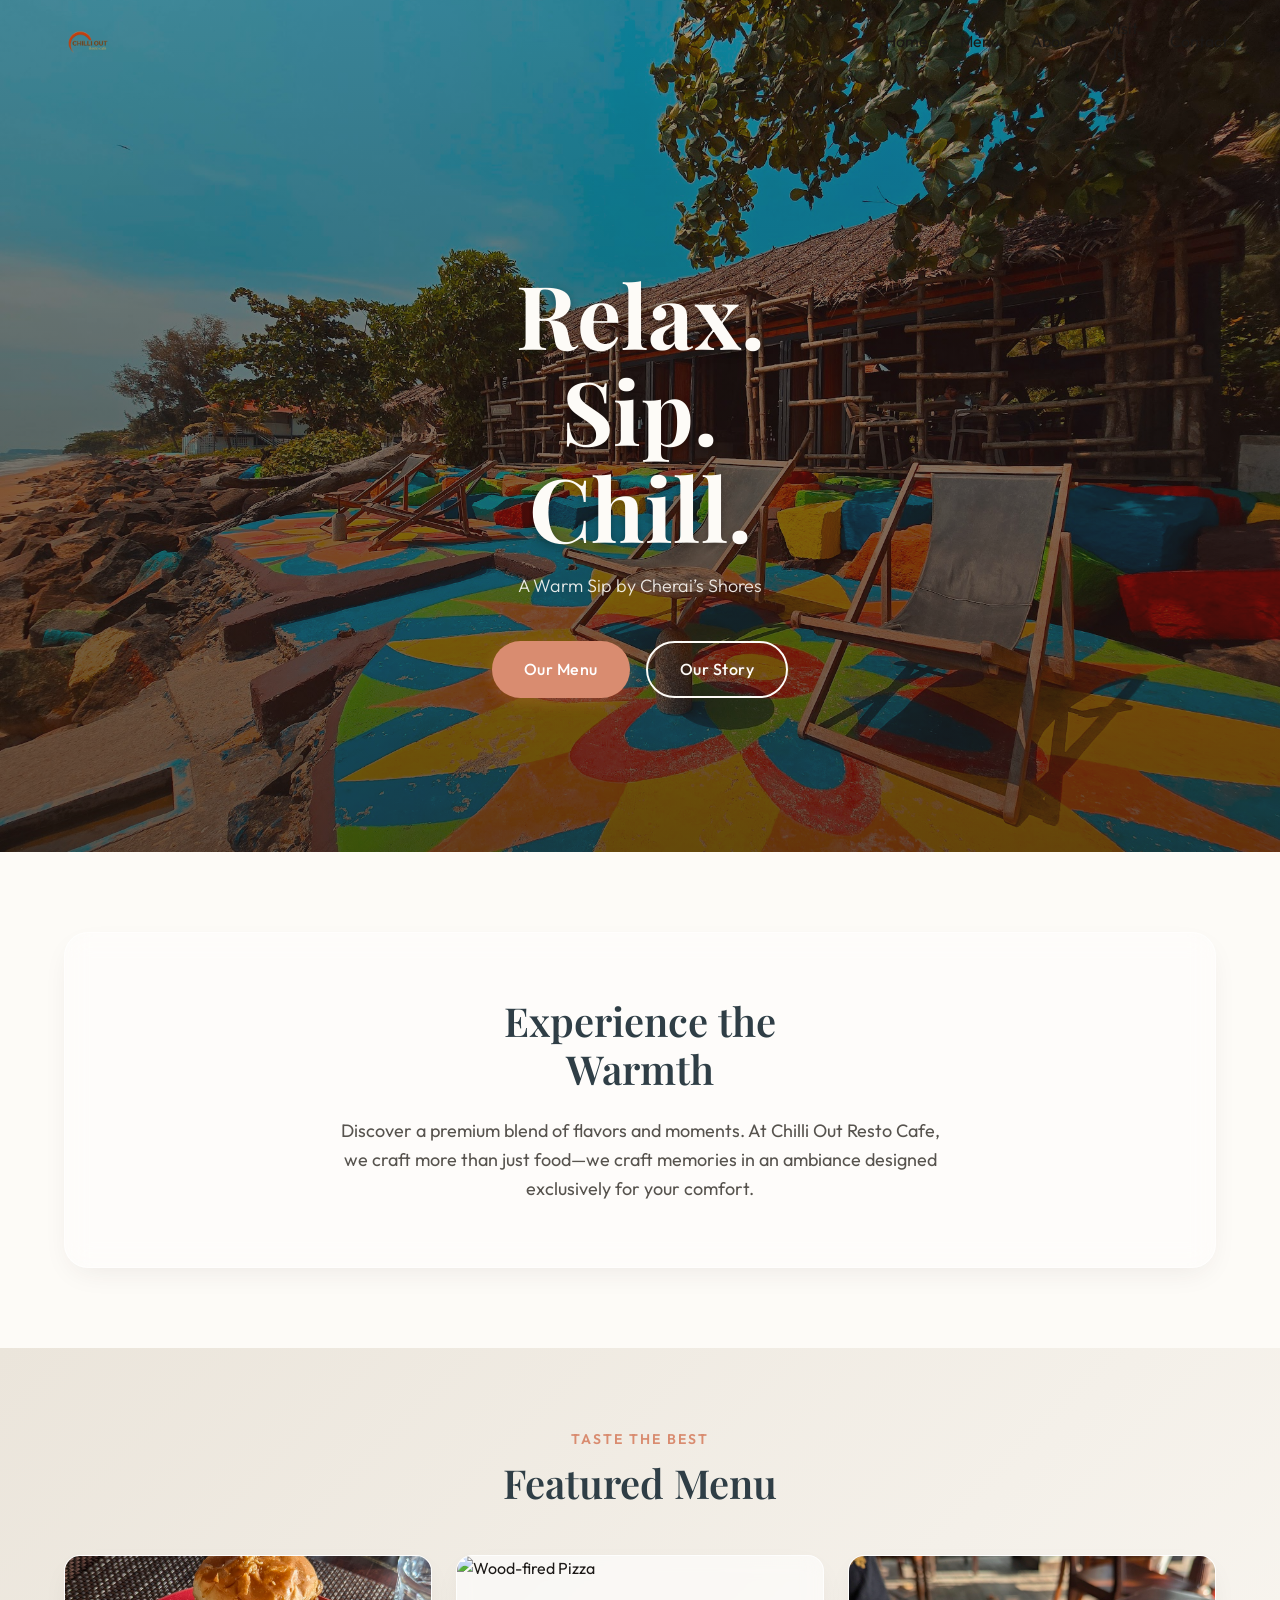
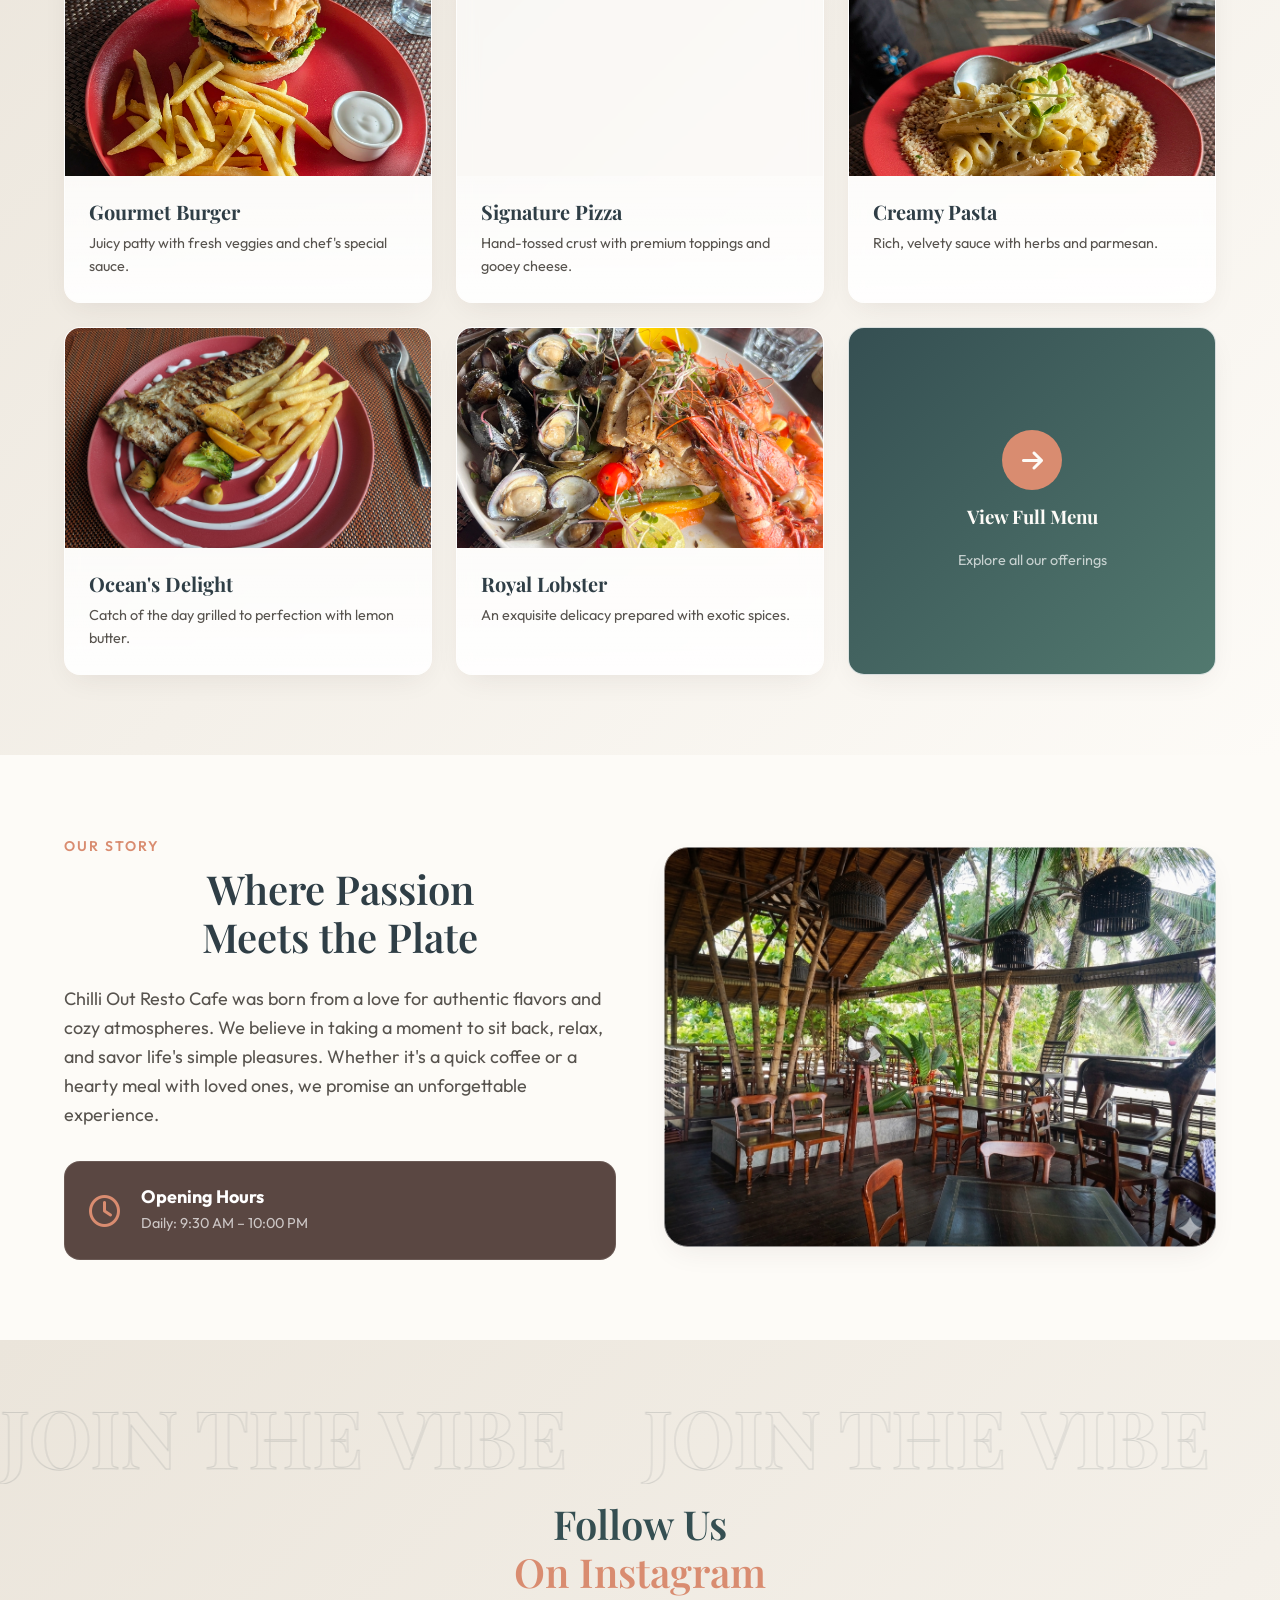
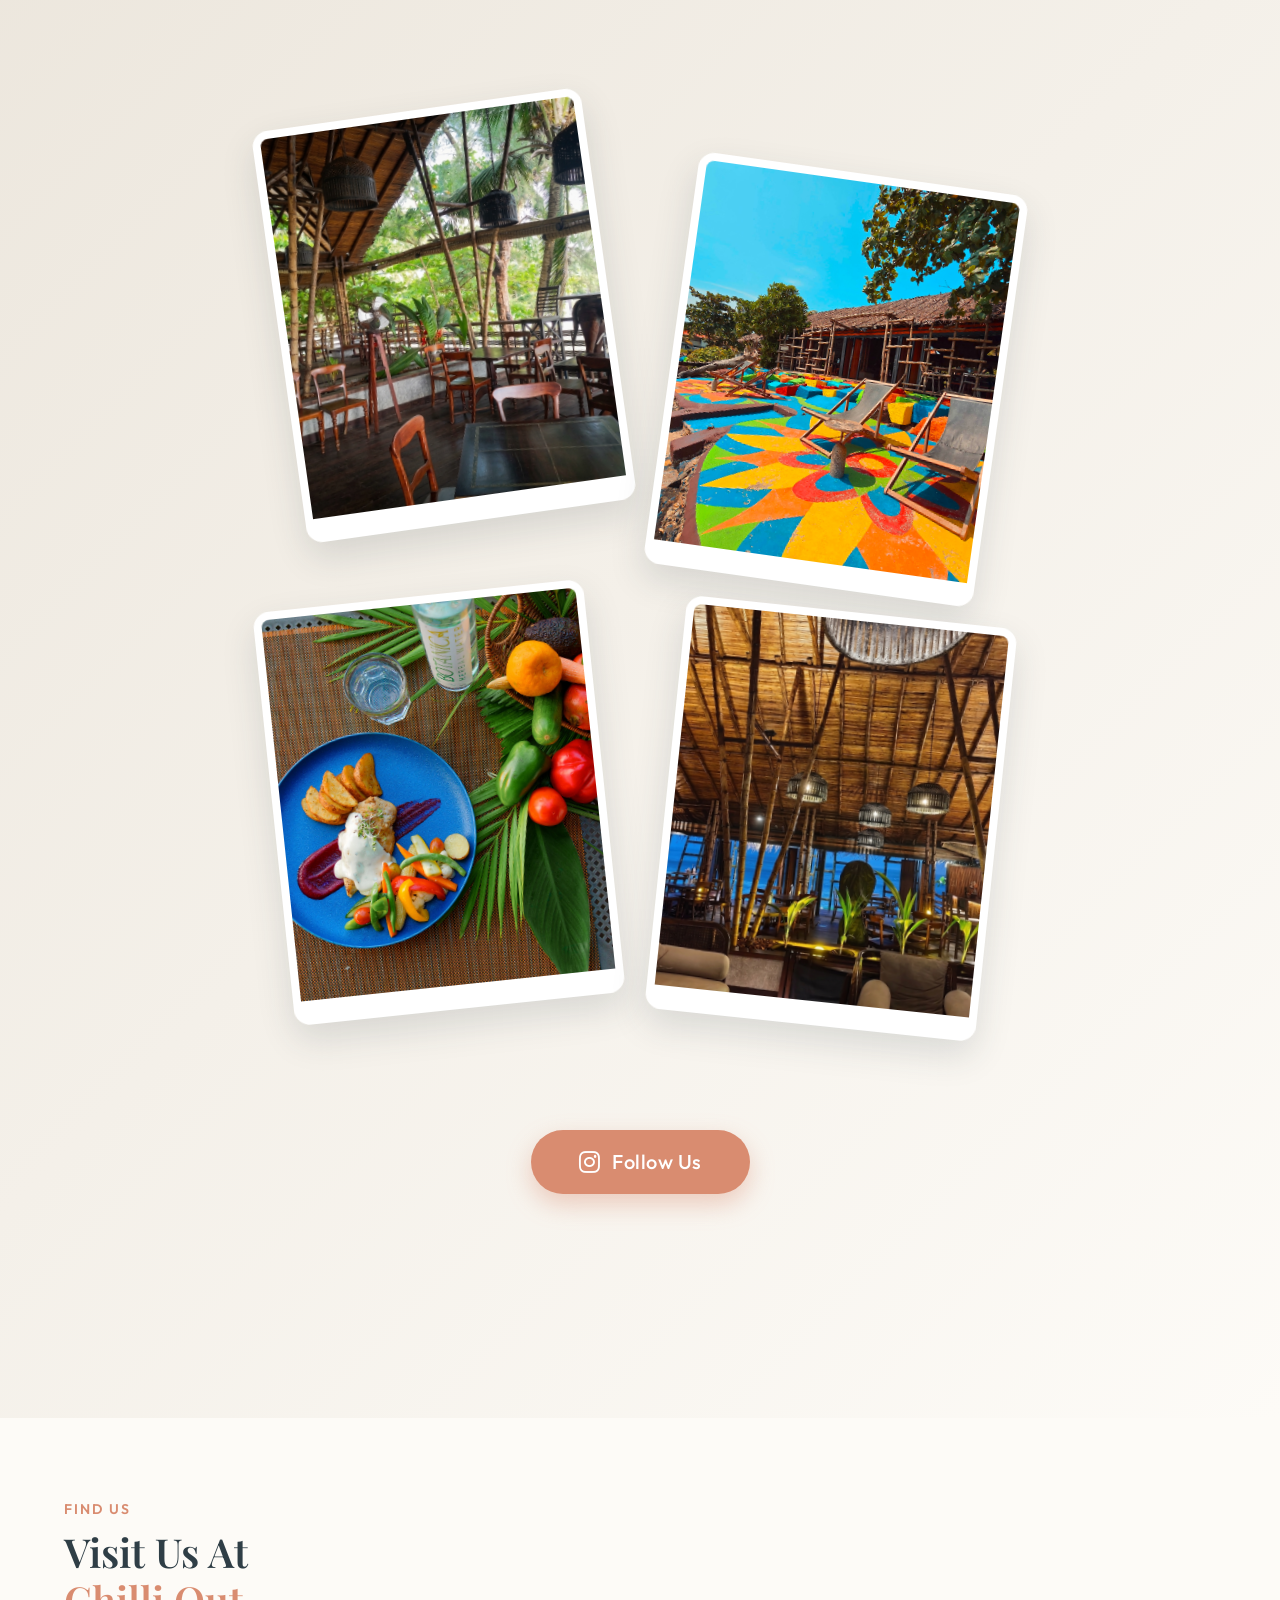
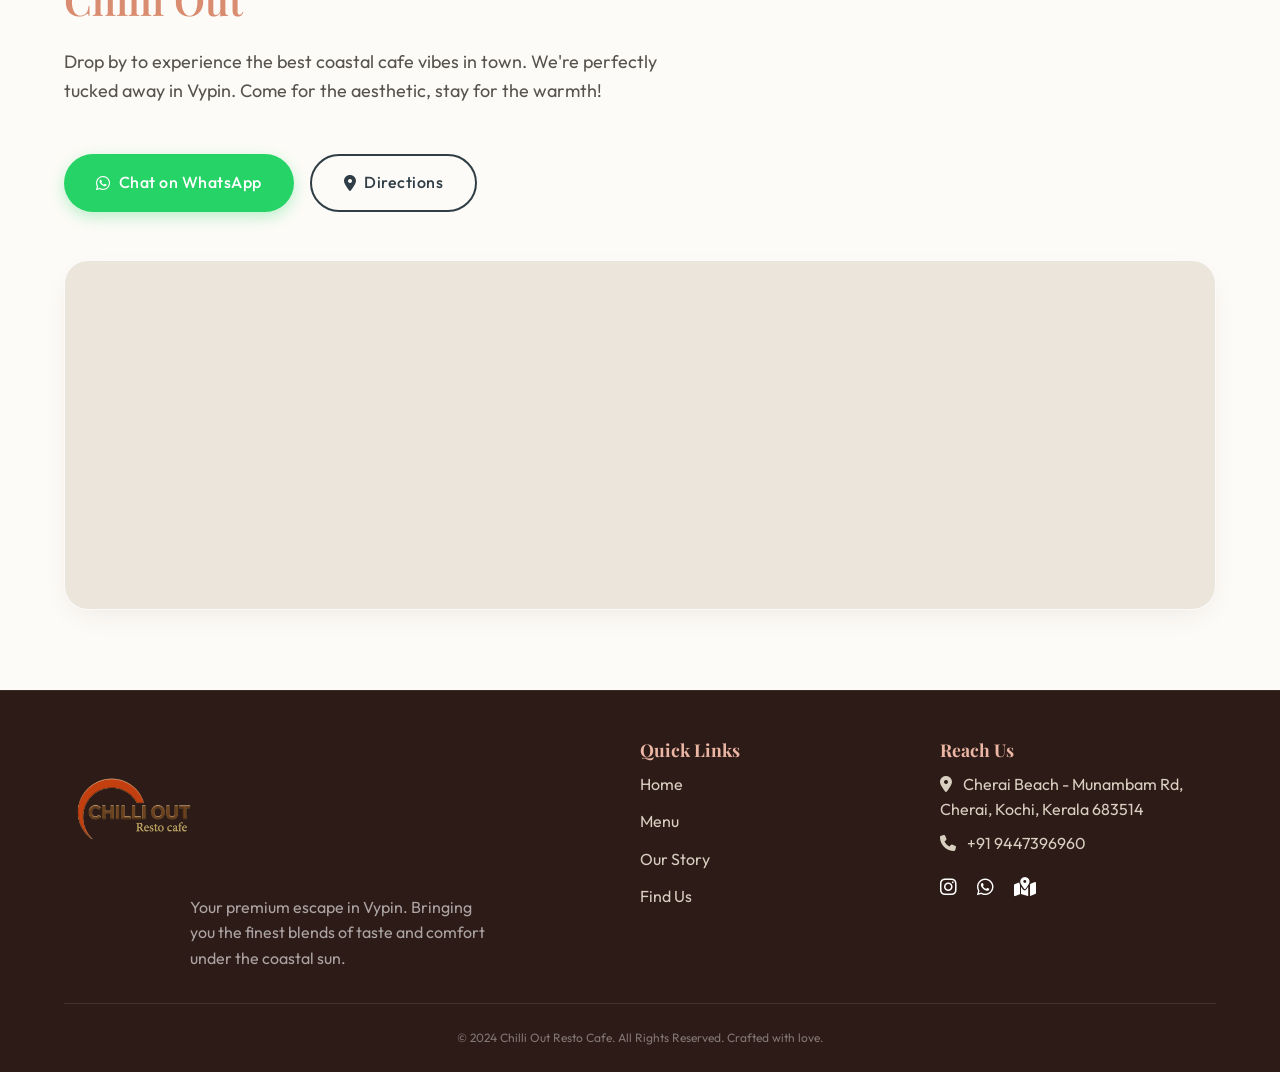
==== index.html @ fad32928 "initial" ====
<!DOCTYPE html>
<html lang="en">

<head>
    <meta charset="UTF-8">
    <meta name="viewport" content="width=device-width, initial-scale=1.0, maximum-scale=1.0, user-scalable=no">
    <title>Chilli Out Resto Cafe | Relax. Sip. Chill.</title>

    <!-- SEO & Metadata -->
    <meta name="description"
        content="Chilli Out Resto Cafe in Cherai – your premium escape for gourmet flavors, cozy beachy vibes, and unforgettable moments. Relax. Sip. Chill.">
    <meta name="keywords"
        content="Chilli Out Cafe, Cherai Cafe, Kochi Resto Cafe, Beachy Cafe Kochi, Best Food Cherai, Chill Out Cafe Cherai">

    <!-- OpenGraph (Social Sharing) -->
    <meta property="og:title" content="Chilli Out Resto Cafe | Relax. Sip. Chill.">
    <meta property="og:description"
        content="Discover the best coastal vibes and gourmet treats at Chilli Out Cafe, Cherai">
    <meta property="og:image" content="assets/images/pics/Logo.png">
    <meta property="og:url" content="./">
    <meta property="og:type" content="website">

    <!-- Favicon -->
    <link rel="icon" type="image/png" href="assets/images/pics/Logo.png">

    <!-- Fonts -->
    <link rel="preconnect" href="https://fonts.googleapis.com">
    <link rel="preconnect" href="https://fonts.gstatic.com" crossorigin>
    <link
        href="https://fonts.googleapis.com/css2?family=Outfit:wght@300;400;500;600&family=Playfair+Display:ital,wght@0,400;0,600;1,400&display=swap"
        rel="stylesheet">
    <!-- Font Awesome -->
    <link rel="stylesheet" href="https://cdnjs.cloudflare.com/ajax/libs/font-awesome/6.4.0/css/all.min.css">
    <!-- Styles -->
    <link rel="stylesheet" href="css/style.css">
</head>

<body>


    <!-- Navigation -->
    <nav class="navbar" id="navbar">
        <div class="nav-container">
            <!-- Using text as a fallback if logo is not provided. We will ask user about the logo image path later or we could use an IMG tag. I will use text styled like the given image for now, and an img tag. -->
            <a href="#" class="nav-logo">
                <img src="assets/images/pics/Logo.png" alt="Chilli Out Cafe"
                    onerror="this.style.display='none'; this.nextElementSibling.style.display='block';">
                <span class="logo-text-fallback" style="display:none;">CHILLI OUT<br><small>Resto cafe</small></span>
            </a>
            <!-- Mobile Menu Toggle -->
            <button class="mobile-toggle" id="mobileToggle" aria-label="Toggle Menu">
                <i class="fa-solid fa-bars"></i>
            </button>
            <ul class="nav-links" id="navLinks">
                <li><a href="#hero">Home</a></li>
                <li><a href="#menu">Menu</a></li>
                <li><a href="#about">About</a></li>
                <li><a href="#location">Visit Us</a></li>
                <li><a href="#contact">Contact</a></li>
            </ul>
        </div>
    </nav>

    <main class="main-wrapper">
        <!-- Ambient Beachy Background Blobs -->
        <div class="ambient-blob blob-1"></div>
        <div class="ambient-blob blob-2"></div>
        <div class="ambient-blob blob-3"></div>

        <!-- Hero Section -->
        <section id="hero" class="hero section-dark">
            <!-- Slideshow Background -->
            <div class="hero-slideshow" id="heroSlideshow">
                <div class="slide active" style="background-image: url('assets/images/pics/1.jpg')"></div>
                <div class="slide" style="background-image: url('assets/images/pics/2.png')"></div>
                <div class="slide" style="background-image: url('assets/images/pics/3.png')"></div>
                <div class="slide" style="background-image: url('assets/images/pics/4.jpg')"></div>
                <div class="slide" style="background-image: url('assets/images/pics/5.png')"></div>
                <div class="slide" style="background-image: url('assets/images/pics/6.jpg')"></div>
                <div class="hero-overlay"></div>
            </div>



            <div class="hero-content animate-on-scroll">
                <h1 class="hero-title">
                    <span class="word-mask"><span class="hero-word">Relax.</span></span><br>
                    <span class="word-mask"><span class="hero-word">Sip.</span></span><br>
                    <span class="word-mask"><span class="hero-word">Chill.</span></span>
                </h1>
                <p class="hero-subtitle">A Warm Sip by Cherai’s Shores</p>
                <div class="hero-cta">
                    <a href="#menu" class="btn btn-primary">Our Menu</a>
                    <a href="#about" class="btn btn-outline">Our Story</a>
                </div>
            </div>
        </section>

        <!-- Overview Section -->
        <section id="overview" class="overview section-light">
            <div class="container animate-on-scroll">
                <div class="overview-box glass-panel">
                    <h2 class="section-heading split-heading text-center">
                        <span class="slide-left block-span">Experience the</span>
                        <span class="slide-right block-span">Warmth</span>
                    </h2>
                    <p class="section-text text-center">
                        Discover a premium blend of flavors and moments. At Chilli Out Resto Cafe, we craft more than
                        just food—we craft memories in an ambiance designed exclusively for your comfort.
                    </p>
                </div>
            </div>
        </section>

        <!-- Featured Menu Section -->
        <section id="menu" class="menu section-warm">
            <div class="container">
                <div class="section-header animate-on-scroll">
                    <span class="subheading">Taste the best</span>
                    <h2 class="section-heading">Featured Menu</h2>
                </div>

                <div class="menu-grid">
                    <!-- Card 1 -->
                    <div class="menu-card glass-card animate-on-scroll">
                        <div class="card-img-wrapper">
                            <img src="assets/images/food/Burger.jpg" alt="Premium Burger" class="menu-img">
                        </div>
                        <div class="card-content">
                            <h3>Gourmet Burger</h3>
                            <p>Juicy patty with fresh veggies and chef's special sauce.</p>
                        </div>
                    </div>
                    <!-- Card 2 -->
                    <div class="menu-card glass-card animate-on-scroll">
                        <div class="card-img-wrapper">
                            <img src="assets/images/food/Pizza.jpg" alt="Wood-fired Pizza" class="menu-img">
                        </div>
                        <div class="card-content">
                            <h3>Signature Pizza</h3>
                            <p>Hand-tossed crust with premium toppings and gooey cheese.</p>
                        </div>
                    </div>
                    <!-- Card 3 -->
                    <div class="menu-card glass-card animate-on-scroll">
                        <div class="card-img-wrapper">
                            <img src="assets/images/food/Pasta.jpg" alt="Creamy Pasta" class="menu-img">
                        </div>
                        <div class="card-content">
                            <h3>Creamy Pasta</h3>
                            <p>Rich, velvety sauce with herbs and parmesan.</p>
                        </div>
                    </div>
                    <!-- Card 4 -->
                    <div class="menu-card glass-card animate-on-scroll">
                        <div class="card-img-wrapper">
                            <img src="assets/images/food/Seafood.jpg" alt="Fresh Seafood" class="menu-img">
                        </div>
                        <div class="card-content">
                            <h3>Ocean's Delight</h3>
                            <p>Catch of the day grilled to perfection with lemon butter.</p>
                        </div>
                    </div>
                    <!-- Card 5 -->
                    <div class="menu-card glass-card animate-on-scroll">
                        <div class="card-img-wrapper">
                            <img src="assets/images/food/Lobster.jpg" alt="Special Lobster" class="menu-img">
                        </div>
                        <div class="card-content">
                            <h3>Royal Lobster</h3>
                            <p>An exquisite delicacy prepared with exotic spices.</p>
                        </div>
                    </div>
                    <!-- Card 6: View Full Menu -->
                    <a href="menu/index.html"
                        class="menu-card glass-card full-menu-card animate-on-scroll">
                        <div class="full-menu-content">
                            <div class="icon-circle">
                                <i class="fa-solid fa-arrow-right"></i>
                            </div>
                            <h3>View Full Menu</h3>
                            <p>Explore all our offerings</p>
                        </div>
                    </a>
                </div>
            </div>
        </section>

        <!-- About Section -->
        <section id="about" class="about section-light">
            <div class="container">
                <div class="about-flex animate-on-scroll">
                    <div class="about-content">
                        <span class="subheading">Our Story</span>
                        <h2 class="section-heading text-center split-heading">
                            <span class="slide-left block-span">Where Passion</span>
                            <span class="slide-right block-span">Meets the Plate</span>
                        </h2>
                        <p class="section-text">
                            Chilli Out Resto Cafe was born from a love for authentic flavors and cozy atmospheres.
                            We believe in taking a moment to sit back, relax, and savor life's simple pleasures.
                            Whether it's a quick coffee or a hearty meal with loved ones, we promise an unforgettable
                            experience.
                        </p>
                        <div class="hours-box glass-panel-dark">
                            <i class="fa-regular fa-clock"></i>
                            <div>
                                <h4>Opening Hours</h4>
                                <p>Daily: 9:30 AM – 10:00 PM</p>
                            </div>
                        </div>
                    </div>
                    <div class="about-image">
                        <!-- Reusing a nice cafe image -->
                        <div class="img-frame">
                            <img src="assets/images/pics/3.png" alt="Cafe Interior">
                        </div>
                    </div>
                </div>
            </div>
        </section>

        <!-- Instagram / Contact Section -->
        <section id="contact" class="instagram section-warm">
            <div class="scroll-heading-container animate-on-scroll">
                <!-- String is highly elongated so the 50% shift loop is undetectable! -->
                <h2 class="scroll-heading">JOIN THE VIBE &nbsp;&nbsp; JOIN THE VIBE &nbsp;&nbsp; JOIN THE VIBE
                    &nbsp;&nbsp; JOIN THE VIBE &nbsp;&nbsp; JOIN THE VIBE &nbsp;&nbsp; JOIN THE VIBE &nbsp;&nbsp; JOIN
                    THE VIBE &nbsp;&nbsp; JOIN THE VIBE &nbsp;&nbsp; JOIN THE VIBE &nbsp;&nbsp; JOIN THE VIBE
                    &nbsp;&nbsp; JOIN THE VIBE &nbsp;&nbsp; JOIN THE VIBE &nbsp;&nbsp; JOIN THE VIBE &nbsp;&nbsp; JOIN
                    THE VIBE &nbsp;&nbsp; JOIN THE VIBE &nbsp;&nbsp; JOIN THE VIBE &nbsp;&nbsp;</h2>
            </div>

            <div class="container animate-on-scroll">
                <div class="section-header parallax-vertical" data-speed="0.1">
                    <h2 class="section-heading text-center split-heading">
                        <span class="slide-left block-span" style="color: var(--clr-brown-800);">Follow Us</span>
                        <span class="slide-right block-span" style="color: var(--clr-orange-soft);">On Instagram</span>
                    </h2>
                </div>

                <div class="insta-collage animate-on-scroll stagger-children">
                    <!-- Scattered Instagram Pics with wrappers to separate entrance from scroll-linked movement -->
                    <div class="insta-pic-wrapper pic-1-wrap">
                        <img src="assets/images/pics/3.png" class="insta-pic pic-1" alt="Cafe Vibe 1">
                    </div>
                    <div class="insta-pic-wrapper pic-2-wrap">
                        <img src="assets/images/pics/1.jpg" class="insta-pic pic-2" alt="Cafe Vibe 2">
                    </div>
                    <div class="insta-pic-wrapper pic-3-wrap">
                        <img src="assets/images/pics/6.jpg" class="insta-pic pic-3" alt="Cafe Vibe 3">
                    </div>
                    <div class="insta-pic-wrapper pic-4-wrap">
                        <img src="assets/images/pics/2.png" class="insta-pic pic-4" alt="Cafe Vibe 4">
                    </div>
                </div>

                <div class="text-center animate-on-scroll parallax-vertical" data-speed="0.15"
                    style="margin-top: 5.5rem; margin-bottom: 4rem;">
                    <a href="https://www.instagram.com/chillioutcafe_official/" target="_blank" class="btn btn-primary"
                        style="font-size: 1.25rem; padding: 1rem 3rem; border-radius: 50px; box-shadow: 0 10px 25px var(--clr-orange-glow);">
                        <i class="fa-brands fa-instagram" style="margin-right: 12px; font-size: 1.5rem;"></i> Follow Us
                    </a>
                </div>
            </div>
        </section>

        <!-- Location / Visit Us Section -->
        <section id="location" class="location section-light">
            <div class="container animate-on-scroll">
                <div class="location-flex">
                    <!-- Left Side: Text & Actions -->
                    <div class="location-content">
                        <span class="subheading">Find Us</span>
                        <h2 class="section-heading text-left">
                            <span class="block-span">Visit Us At</span>
                            <span class="block-span" style="color: var(--clr-orange-soft);">Chilli Out</span>
                        </h2>
                        <p class="section-text" style="margin: 0 0 2rem 0;">
                            Drop by to experience the best coastal cafe vibes in town. We're perfectly tucked away in
                            Vypin. Come for the aesthetic, stay for the warmth!
                        </p>
                        <div class="location-actions">
                            <a href="https://wa.me/919447396960" target="_blank" class="btn whatsapp-btn">
                                <i class="fa-brands fa-whatsapp" style="margin-right: 8px;"></i> Chat on WhatsApp
                            </a>
                            <a href="https://www.google.com/maps/dir//Chilli+out+Cafe,+Cherai+Beach+-+Munambam+Rd,+Cherai,+Kochi,+Kerala+683514/@10.1452682,76.1773981,17z/data=!4m16!1m7!3m6!1s0x3b0819ff9480b06b:0xd41b024750123d9a!2sChilli+out+Cafe!8m2!3d10.1452161!4d76.177243!16s%2Fg%2F11xcs9y8x!4m7!1m0!1m5!1m1!1s0x3b0819ff9480b06b:0xd41b024750123d9a!2m2!1d76.177243!2d10.1452161?entry=ttu&g_ep=EgoyMDI2MDMyNC4wIKXMDSoASAFQAw%3D%3D"
                                target="_blank" class="btn btn-outline-dark directions-btn">
                                <i class="fa-solid fa-location-dot" style="margin-right: 8px;"></i> Directions
                            </a>
                        </div>
                    </div>

                    <!-- Right Side: Clean Map Embed -->
                    <div class="location-map glass-card">
                        <!-- Invisible click overlay over the iframe to hijack clicks -->
                        <a href="https://www.google.com/maps/dir//Chilli+out+Cafe,+Cherai+Beach+-+Munambam+Rd,+Cherai,+Kochi,+Kerala+683514/@10.1452682,76.1773981,17z/data=!4m16!1m7!3m6!1s0x3b0819ff9480b06b:0xd41b024750123d9a!2sChilli+out+Cafe!8m2!3d10.1452161!4d76.177243!16s%2Fg%2F11xcs9y8x!4m7!1m0!1m5!1m1!1s0x3b0819ff9480b06b:0xd41b024750123d9a!2m2!1d76.177243!2d10.1452161?entry=ttu&g_ep=EgoyMDI2MDMyNC4wIKXMDSoASAFQAw%3D%3D"
                            target="_blank" style="position: absolute; inset: 0; z-index: 10;"
                            aria-label="Get Directions on Google Maps"></a>

                        <!-- Best effort simple Google Map embed iframe using their coordinates in Satellite mode -->
                        <iframe
                            src="https://maps.google.com/maps?q=Chilli%20out%20Cafe,%20Vypin&t=k&z=17&ie=UTF8&iwloc=&output=embed"
                            width="100%" height="100%" style="border:0;" allowfullscreen="" loading="lazy"
                            referrerpolicy="no-referrer-when-downgrade">
                        </iframe>
                    </div>
                </div>
            </div>
        </section>
    </main>

    <footer class="footer">
        <div class="container">
            <div class="footer-grid">
                <div class="footer-brand">
                    <img src="assets/images/pics/Logo.png" alt="Chilli Out Logo" class="footer-logo">
                    <p style="color: rgba(255,255,255,0.6); max-width: 300px; margin: 0 auto; line-height: 1.6;">Your
                        premium escape in Vypin. Bringing you the finest blends of taste and comfort under the coastal
                        sun.</p>
                </div>
                <div class="footer-links">
                    <h4>Quick Links</h4>
                    <ul>
                        <li><a href="#hero">Home</a></li>
                        <li><a href="#menu">Menu</a></li>
                        <li><a href="#about">Our Story</a></li>
                        <li><a href="#location">Find Us</a></li>
                    </ul>
                </div>
                <div class="footer-contact">
                    <h4>Reach Us</h4>
                    <p><i class="fa-solid fa-location-dot" style="margin-right: 8px;"></i> Cherai Beach - Munambam Rd,
                        Cherai, Kochi, Kerala 683514</p>
                    <p><i class="fa-solid fa-phone" style="margin-right: 8px;"></i> +91 9447396960</p>
                    <div class="footer-socials">
                        <a href="https://www.instagram.com/chillioutcafe/" target="_blank"><i
                                class="fa-brands fa-instagram"></i></a>
                        <a href="https://wa.me/919447396960" target="_blank"><i class="fa-brands fa-whatsapp"></i></a>
                        <a href="https://www.google.com/maps/dir//Chilli+out+Cafe/" target="_blank"><i
                                class="fa-solid fa-map-location-dot"></i></a>
                    </div>
                </div>
            </div>
            <div class="footer-bottom text-center">
                <p>&copy; 2024 Chilli Out Resto Cafe. All Rights Reserved. Crafted with love.</p>
            </div>
        </div>
    </footer>

    <!-- Scripts -->
    <script src="https://cdnjs.cloudflare.com/ajax/libs/gsap/3.12.2/gsap.min.js"></script>
    <script src="https://cdnjs.cloudflare.com/ajax/libs/gsap/3.12.2/ScrollTrigger.min.js"></script>
    <script src="js/main.js?v=7"></script>
</body>

</html>
---- css/style.css ----
/* =========================================================================
   VARIABLES & DESIGN TOKENS
   ========================================================================= */
:root {
    /* Color Palette - Beachy Cafe Vibes */
    --clr-brown-900: #2F3E46; /* Deep ocean slate */
    --clr-brown-800: #354F52; /* Ocean pine */
    --clr-brown-600: #52796F; /* Seafoam deep */
    --clr-brown-400: #84A98C; /* Sea glass */
    
    --clr-cream-100: #FDFBF7; /* Bright sand */
    --clr-cream-200: #EBE5DB; /* Warm wet sand */
    --clr-cream-300: #D8CFC0; /* Driftwood */
    
    --clr-brown-espresso: #2D1B17; /* Rich eye-appealing cafe brown */
    
    --clr-orange-soft: #D98C70; /* Coral / Sunset */
    --clr-orange-light: #EBB6A4; /* Soft sunrise */
    --clr-orange-glow: rgba(217, 140, 112, 0.4);
    
    --clr-dark: #1C1917;
    --clr-white: #FFFFFF;
    
    --clr-text-main: var(--clr-dark);
    --clr-text-muted: #57534E;
    
    /* Typography */
    --font-sans: 'Outfit', sans-serif;
    --font-serif: 'Playfair Display', serif;
    
    /* Effects & Spring Constants */
    --transition-spring: cubic-bezier(0.175, 0.885, 0.32, 1.275);
    --transition-smooth: cubic-bezier(0.25, 0.46, 0.45, 0.94);
    
    --shadow-soft: 0 10px 30px -10px rgba(62, 39, 35, 0.1);
    --shadow-glow: 0 0 20px var(--clr-orange-glow);
    
    --border-radius-m: 16px;
    --border-radius-l: 24px;
    --border-radius-xl: 32px;
    
    scroll-behavior: smooth;
}

/* =========================================================================
   RESET & BASICS
   ========================================================================= */
* {
    margin: 0;
    padding: 0;
    box-sizing: border-box;
}

html {
    scroll-behavior: smooth;
    font-size: 16px;
}

body {
    font-family: var(--font-sans);
    background-color: var(--clr-cream-100);
    color: var(--clr-text-main);
    line-height: 1.6;
    overflow-x: hidden;
    -webkit-font-smoothing: antialiased;
}

/* Typography elements */
h1, h2, h3, h4, h5, h6 {
    font-family: var(--font-serif);
    color: var(--clr-brown-900);
    line-height: 1.2;
}

a {
    text-decoration: none;
    color: inherit;
    transition: all 0.3s var(--transition-smooth);
}

img {
    max-width: 100%;
    display: block;
    object-fit: cover;
}

.container {
    width: 100%;
    max-width: 1200px;
    margin: 0 auto;
    padding: 0 1.5rem;
}

.text-center { text-align: center; }
.text-left { text-align: left; }
.text-white { color: var(--clr-white) !important; }
.relative { position: relative; }
.z-10 { z-index: 10; }

/* =========================================================================
   UTILITY CLASSES & EFFECTS
   ========================================================================= */
/* Glassmorphism */
.glass-panel {
    background: rgba(255, 255, 255, 0.4);
    backdrop-filter: blur(12px);
    -webkit-backdrop-filter: blur(12px);
    border: 1px solid rgba(255, 255, 255, 0.6);
    border-radius: var(--border-radius-l);
    box-shadow: var(--shadow-soft);
}

.glass-panel-dark {
    background: rgba(62, 39, 35, 0.85);
    backdrop-filter: blur(10px);
    -webkit-backdrop-filter: blur(10px);
    border: 1px solid rgba(255, 255, 255, 0.1);
    color: var(--clr-cream-100);
    border-radius: var(--border-radius-m);
}

.glass-card {
    background: rgba(255, 255, 255, 0.6);
    backdrop-filter: blur(10px);
    -webkit-backdrop-filter: blur(10px);
    border: 1px solid rgba(255, 255, 255, 0.8);
    border-radius: var(--border-radius-m);
    box-shadow: var(--shadow-soft);
    overflow: hidden;
    transition: transform 0.4s var(--transition-spring), box-shadow 0.4s ease;
}

.glass-card:hover {
    transform: translateY(-8px) scale(1.02);
    box-shadow: 0 20px 40px -15px rgba(62, 39, 35, 0.15);
}

.glass-card-dark {
    background: rgba(255, 255, 255, 0.1);
    backdrop-filter: blur(16px);
    -webkit-backdrop-filter: blur(16px);
    border: 1px solid rgba(255, 255, 255, 0.2);
    border-radius: var(--border-radius-m);
    box-shadow: 0 8px 32px 0 rgba(0, 0, 0, 0.2);
    color: var(--clr-white);
    transition: transform 0.4s var(--transition-spring), background 0.3s ease;
}

.glass-card-dark:hover {
    transform: translateY(-5px);
    background: rgba(255, 255, 255, 0.15);
}

/* Section Spacing */
section {
    padding: 5rem 0;
    position: relative;
}

.section-dark {
    background-color: var(--clr-brown-900);
    color: var(--clr-cream-100);
}

.section-light {
    background-color: var(--clr-cream-100);
}

.section-warm {
    background: linear-gradient(135deg, var(--clr-cream-200) 0%, var(--clr-cream-100) 100%);
}

.section-heading {
    font-size: 2.5rem;
    margin-bottom: 1.5rem;
    font-weight: 600;
}

.split-heading {
    display: flex;
    flex-direction: column;
}

.block-span {
    display: block;
    will-change: transform;
}

.subheading {
    color: var(--clr-orange-soft);
    font-family: var(--font-sans);
    text-transform: uppercase;
    letter-spacing: 2px;
    font-size: 0.875rem;
    font-weight: 600;
    display: block;
    margin-bottom: 0.5rem;
}

.section-header {
    text-align: center;
    margin-bottom: 3rem;
}

.section-text {
    font-size: 1.125rem;
    color: var(--clr-text-muted);
    max-width: 600px;
    margin: 0 auto;
}

/* Buttons */
.btn {
    display: inline-flex;
    align-items: center;
    justify-content: center;
    padding: 0.875rem 2rem;
    border-radius: 50px;
    font-weight: 500;
    letter-spacing: 0.5px;
    cursor: pointer;
    transition: all 0.3s var(--transition-smooth);
}

.btn-primary {
    background-color: var(--clr-orange-soft);
    color: var(--clr-white);
    box-shadow: 0 4px 15px rgba(211, 125, 74, 0.3);
}

.btn-primary:hover {
    background-color: #c26b38;
    transform: translateY(-2px);
    box-shadow: 0 6px 20px rgba(211, 125, 74, 0.4);
}

.btn-outline {
    background-color: transparent;
    color: var(--clr-cream-100);
    border: 2px solid var(--clr-cream-100);
}

.btn-outline:hover {
    background-color: var(--clr-cream-100);
    color: var(--clr-brown-900);
}

/* =========================================================================
   LAYOUT COMPONENTS (MOBILE-FIRST)
   ========================================================================= */
   
/* Ambient Background Blobs & Main Wrap */
.main-wrapper {
    position: relative;
    overflow-x: hidden;
}

.ambient-blob {
    position: absolute;
    border-radius: 50%;
    filter: blur(80px);
    z-index: 0;
    pointer-events: none;
    animation: blobFloat 12s infinite alternate ease-in-out;
}

.blob-1 {
    width: 60vw; height: 60vw;
    background: var(--clr-orange-glow);
    top: 5%; right: -20vw;
}

.blob-2 {
    width: 80vw; height: 80vw;
    background: rgba(82, 121, 111, 0.15); /* Seafoam glow */
    top: 35%; left: -30vw;
    animation-delay: -4s;
    animation-duration: 15s;
}

.blob-3 {
    width: 50vw; height: 50vw;
    background: rgba(217, 140, 112, 0.1);
    top: 75%; right: -10vw;
    animation-delay: -8s;
}

@keyframes blobFloat {
    0% { transform: translate(0, 0) scale(1); }
    100% { transform: translate(-30px, 40px) scale(1.05); }
}

/* Typography Overrides for GSAP Elements */
.word-mask {
    display: inline-block;
    overflow: hidden;
    vertical-align: bottom;
    padding-bottom: 0.15em;
    margin-bottom: -0.15em;
}

.hero-word {
    display: inline-block;
    will-change: transform, opacity;
}



/* Navbar */
.navbar {
    position: fixed;
    top: 0;
    width: 100%;
    padding: 1rem 0;
    z-index: 1000;
    transition: all 0.4s ease;
}

.navbar.scrolled {
    background: rgba(253, 251, 247, 0.9);
    backdrop-filter: blur(12px);
    -webkit-backdrop-filter: blur(12px);
    box-shadow: 0 4px 20px rgba(0, 0, 0, 0.05);
    padding: 0.75rem 0;
}

.nav-container {
    width: 100%;
    max-width: 1200px;
    margin: 0 auto;
    padding: 0 1.5rem;
    display: flex;
    justify-content: space-between;
    align-items: center;
}

.nav-logo {
    display: flex;
    align-items: center;
    gap: 0.5rem;
}

.nav-logo img {
    height: 48px;
    width: auto;
    transition: transform 0.3s ease;
}

.nav-logo:hover img {
    transform: scale(1.05);
}

.logo-text-fallback {
    font-family: var(--font-serif);
    color: var(--clr-brown-900);
    font-size: 1.25rem;
    font-weight: 600;
    line-height: 1.1;
}

.logo-text-fallback small {
    font-size: 0.75rem;
    font-family: var(--font-sans);
    font-style: italic;
    color: var(--clr-orange-soft);
}

.mobile-toggle {
    background: none;
    border: none;
    font-size: 1.5rem;
    color: var(--clr-brown-900);
    cursor: pointer;
    z-index: 1001;
}

.navbar.scrolled .mobile-toggle i,
.navbar.scrolled .logo-text-fallback {
    color: var(--clr-brown-900);
}

.nav-links {
    position: fixed;
    top: 0;
    right: -100%;
    width: 80%;
    max-width: 320px;
    height: 100vh;
    background-color: var(--clr-cream-200);
    display: flex;
    flex-direction: column;
    justify-content: center;
    align-items: center;
    gap: 2rem;
    list-style: none;
    transition: right 0.5s var(--transition-spring);
    box-shadow: -10px 0 30px rgba(0, 0, 0, 0.1);
}

.nav-links.active {
    right: 0;
}

.nav-links a {
    font-size: 1.5rem;
    font-family: var(--font-serif);
    color: var(--clr-brown-900);
    position: relative;
}

.nav-links a::after {
    content: '';
    position: absolute;
    bottom: -5px;
    left: 0;
    width: 0%;
    height: 2px;
    background-color: var(--clr-orange-soft);
    transition: width 0.3s ease;
}

.nav-links a:hover::after,
.nav-links a.active::after {
    width: 100%;
}

/* Hero Section */
.hero {
    height: 100vh;
    min-height: 600px;
    display: flex;
    flex-direction: column;
    justify-content: center;
    padding: 0;
    overflow: hidden;
}

.hero-slideshow {
    position: absolute;
    inset: 0;
    z-index: 1;
}

.slide {
    position: absolute;
    inset: 0;
    background-size: cover;
    background-position: center;
    opacity: 0;
    transform: scale(1.05);
    transition: opacity 1.5s ease, transform 6s linear;
}

.slide.active {
    opacity: 1;
    transform: scale(1);
    z-index: 2;
}

.hero-overlay {
    position: absolute;
    inset: 0;
    background: linear-gradient(to bottom, rgba(30, 20, 15, 0.4) 0%, rgba(30, 20, 15, 0.7) 100%);
    z-index: 3;
}

.hero-content {
    position: relative;
    z-index: 4;
    padding: 0 1.5rem;
    text-align: center;
    max-width: 800px;
    margin: 0 auto;
    display: flex;
    flex-direction: column;
    align-items: center;
    padding-top: 4rem;
}



.hero-title {
    font-size: clamp(3rem, 10vw, 5rem);
    color: var(--clr-cream-100);
    text-shadow: 0 4px 10px rgba(0,0,0,0.3);
    margin-bottom: 1rem;
    line-height: 1.1;
}

.hero-subtitle {
    font-size: 1.125rem;
    color: rgba(253, 251, 247, 0.9);
    margin-bottom: 2.5rem;
    font-weight: 300;
}

.hero-cta {
    display: flex;
    flex-direction: column;
    gap: 1rem;
    width: 100%;
    max-width: 300px;
}

/* Overview Section */
.overview {
    padding: -3rem 0 4rem;
    margin-top: -3rem;
    z-index: 10;
}

.overview-box {
    padding: 3rem 1.5rem;
    text-align: center;
}

/* Featured Menu */
.menu {
    background-color: var(--clr-cream-200);
}

.menu-grid {
    display: grid;
    grid-template-columns: 1fr;
    gap: 1.5rem;
}

.menu-card {
    display: flex;
    flex-direction: column;
    border-radius: var(--border-radius-m);
}

.card-img-wrapper {
    width: 100%;
    height: 220px;
    overflow: hidden;
    position: relative;
}

.menu-img {
    width: 100%;
    height: 100%;
    transition: transform 0.6s var(--transition-smooth);
}

.menu-card:hover .menu-img {
    transform: scale(1.08);
}

.card-content {
    padding: 1.5rem;
    background: linear-gradient(to top, rgba(255,255,255,0.8), rgba(255,255,255,0.4));
    flex-grow: 1;
}

.card-content h3 {
    font-size: 1.25rem;
    margin-bottom: 0.5rem;
    color: var(--clr-brown-900);
}

.card-content p {
    font-size: 0.9rem;
    color: var(--clr-text-muted);
}

.full-menu-card {
    display: flex;
    align-items: center;
    justify-content: center;
    min-height: 220px;
    background: linear-gradient(135deg, var(--clr-brown-800), var(--clr-brown-600));
    color: var(--clr-cream-100);
    text-align: center;
}

.full-menu-content {
    padding: 2rem;
    display: flex;
    flex-direction: column;
    align-items: center;
    gap: 1rem;
}

.full-menu-card h3 {
    color: var(--clr-cream-100);
    margin-bottom: 0.25rem;
}

.full-menu-card p {
    color: rgba(255, 255, 255, 0.7);
    font-size: 0.9rem;
}

.icon-circle {
    width: 60px;
    height: 60px;
    border-radius: 50%;
    background-color: var(--clr-orange-soft);
    display: flex;
    align-items: center;
    justify-content: center;
    font-size: 1.5rem;
    transition: transform 0.3s var(--transition-spring);
}

.full-menu-card:hover .icon-circle {
    transform: translateX(10px);
}

/* About Section */
.about-flex {
    display: flex;
    flex-direction: column;
    gap: 3rem;
}

.about-content {
    display: flex;
    flex-direction: column;
}

.about-content .section-text {
    margin: 0 0 2rem 0;
}

.hours-box {
    display: flex;
    align-items: center;
    gap: 1.25rem;
    padding: 1.5rem;
}

.hours-box i {
    font-size: 2rem;
    color: var(--clr-orange-soft);
}

.hours-box h4 {
    color: var(--clr-white);
    font-size: 1.125rem;
    margin-bottom: 0.25rem;
    font-family: var(--font-sans);
}

.hours-box p {
    color: rgba(255,255,255,0.7);
    font-size: 0.9rem;
}

.about-image {
    position: relative;
}

.img-frame {
    border-radius: var(--border-radius-l);
    overflow: hidden;
    position: relative;
    box-shadow: var(--shadow-soft);
}

.img-frame::before {
    content: '';
    position: absolute;
    inset: 0;
    border-radius: var(--border-radius-l);
    border: 1px solid rgba(255,255,255,0.5);
    z-index: 2;
    pointer-events: none;
}

.img-frame img {
    border-radius: var(--border-radius-l);
    width: 100%;
    height: 400px;
}

/* Instagram Beach Polaroid Collage Section */
.instagram {
    position: relative;
    overflow-x: clip;
    overflow-y: visible;
    padding-top: 10rem;
    padding-bottom: 10rem; /* Significantly expanded section height */
}

.scroll-heading-container {
    width: 100%;
    overflow: hidden;
    white-space: nowrap;
    opacity: 0.15;
    position: absolute;
    top: 3rem; /* Gently shift marquee up */
    left: 0;
    pointer-events: none;
}

.scroll-heading {
    display: inline-block;
    font-size: clamp(3rem, 10vw, 5rem);
    color: transparent;
    -webkit-text-stroke: 1px var(--clr-brown-900);
    will-change: transform;
    animation: marqueeContinuousRight 25s linear infinite;
}

@keyframes marqueeContinuousRight {
    0% { transform: translateX(-50%); }
    100% { transform: translateX(0%); }
}

.insta-collage {
    display: grid;
    grid-template-columns: repeat(2, 1fr);
    gap: 1rem;
    padding: 1.5rem 2.5rem;
    padding-bottom: 2rem;
    max-width: 480px;
    margin: 2rem auto -3rem; /* Lowered button position: now only barely touching the bottom-most 4th photo */
    align-items: start;
    overflow: visible;
    perspective: 800px;
    position: relative;
    z-index: 5;
}

.insta-pic-wrapper {
    width: 100%;
    position: relative;
    z-index: 10;
    will-change: transform, opacity;
}

/* THE BEAUTY OF DISALIGNMENT — Outward tilts & organic offsets */
.pic-1-wrap { transform: translateY(1rem) rotate(-8deg); left: -10px; }
.pic-2-wrap { transform: translateY(5rem) rotate(8deg); left: 10px; }
.pic-3-wrap { transform: translateY(3rem) rotate(-6deg); left: -15px; } /* Lowered pic-3 */
.pic-4-wrap { transform: translateY(4rem) rotate(6deg); left: 5px; }

.insta-pic {
    width: 100%;
    height: auto;
    aspect-ratio: 4 / 5;
    object-fit: cover;
    border-radius: var(--border-radius-m);
    box-shadow: 0 15px 35px rgba(47, 62, 70, 0.15);
    border: 8px solid var(--clr-white); /* Beach aesthetic polaroid frame */
    border-bottom-width: 24px;
    will-change: transform, filter;
    z-index: 10;
    transform-style: preserve-3d;
}

.insta-pic:hover {
    transform: scale(1.05) translateZ(0); /* Add translateZ to prevent jitter */
    box-shadow: 0 20px 45px rgba(47, 62, 70, 0.25);
    z-index: 20;
}

/* Location Section */
.location {
    background-color: var(--clr-cream-100);
}

.location-flex {
    display: flex;
    flex-direction: column;
    gap: 3rem;
}

.location-content {
    display: flex;
    flex-direction: column;
    justify-content: center;
}

.location-actions {
    display: flex;
    flex-wrap: wrap;
    gap: 1rem;
    margin-top: 1rem;
}

.whatsapp-btn {
    background-color: #25D366;
    color: var(--clr-white);
    border: none;
    box-shadow: 0 5px 15px rgba(37, 211, 102, 0.3);
}

.whatsapp-btn:hover {
    background-color: #128C7E;
    color: var(--clr-white);
    transform: translateY(-2px);
    box-shadow: 0 8px 25px rgba(37, 211, 102, 0.4);
}

.btn-outline-dark {
    background-color: transparent;
    color: var(--clr-brown-900);
    border: 2px solid var(--clr-brown-900);
}

.btn-outline-dark:hover {
    background-color: var(--clr-brown-900);
    color: var(--clr-cream-100);
}

.location-map {
    width: 100%;
    height: 350px;
    border-radius: var(--border-radius-l);
    overflow: hidden;
    position: relative;
    box-shadow: var(--shadow-soft);
    background-color: var(--clr-cream-200); /* Placeholder color until map loads */
}

/* Footer */
.footer {
    background-color: var(--clr-brown-espresso); /* Rich espresso brown */
    color: var(--clr-white);
    padding: 3rem 0 1.5rem; /* Reduced padding */
    border-top: 1px solid rgba(255,255,255,0.08); /* High contrast border */
}

.footer-grid {
    display: grid;
    grid-template-columns: 1fr;
    gap: 1.5rem; /* Reduced gap */
    margin-bottom: 2rem; /* Reduced margin */
    text-align: center;
}

.footer-brand .footer-logo {
    max-width: 140px; /* Smaller logo */
    margin-bottom: 1rem;
}

.footer-links h4, .footer-contact h4 {
    font-family: var(--font-serif);
    font-size: 1.1rem; /* Smaller headings */
    margin-bottom: 0.75rem; /* Tighter spacing */
    color: var(--clr-orange-light);
}


.footer-links ul {
    list-style: none;
    padding: 0;
}

.footer-links li {
    margin-bottom: 0.75rem;
}

.footer-links a {
    color: var(--clr-cream-300);
    text-decoration: none;
    transition: color 0.3s ease;
}

.footer-links a:hover {
    color: var(--clr-orange-soft);
}

.footer-contact p {
    color: var(--clr-cream-300);
    margin-bottom: 0.5rem;
}

.footer-socials {
    display: flex;
    justify-content: center;
    gap: 1.25rem;
    margin-top: 1rem;
}

.footer-socials a {
    color: var(--clr-white);
    font-size: 1.2rem; /* Smaller icons */
    transition: transform 0.3s var(--transition-spring), color 0.3s ease;
}


.footer-socials a:hover {
    color: var(--clr-orange-soft);
    transform: translateY(-5px);
}

.footer-bottom {
    padding-top: 1.5rem;
    border-top: 1px solid rgba(255,255,255,0.1);
    font-size: 0.75rem; /* Smaller copyright text */
    color: rgba(255,255,255,0.4);
}



/* =========================================================================
   ANIMATIONS & MOTION
   ========================================================================= */

@keyframes pulse {
    0% { opacity: 0.7; transform: scale(0.98); }
    50% { opacity: 1; transform: scale(1.02); }
    100% { opacity: 0.7; transform: scale(0.98); }
}

@keyframes loadingLine {
    0% { left: -100%; }
    50% { left: 100%; }
    100% { left: 100%; }
}

/* GSAP now entirely handles scroll animations! */

/* Desktop Media Queries */
@media (min-width: 768px) {
    .hero-title {
        font-size: 4.5rem;
    }
    
    .hero-cta {
        flex-direction: row;
        justify-content: center;
        max-width: none;
    }
    

    
    .menu-grid {
        grid-template-columns: repeat(2, 1fr);
    }
    
    .about-flex {
        flex-direction: row;
        align-items: center;
    }
    
    .about-content, .about-image {
        flex: 1;
    }
    
    .overview-box {
        padding: 4rem;
    }
    
    .nav-links {
        position: static;
        flex-direction: row;
        height: auto;
        width: auto;
        background: transparent;
        box-shadow: none;
    }
    
    .mobile-toggle {
        display: none;
    }
    
    .nav-links a {
        font-size: 1rem;
        font-family: var(--font-sans);
        color: var(--clr-text-main);
    }
    
    .navbar.scrolled .nav-links a {
        color: var(--clr-brown-900);
    }

    .insta-collage {
        gap: 2.5rem;
        padding: 3rem;
        padding-bottom: 8rem;
        max-width: 800px;
    }
    
    .insta-pic:nth-child(even) {
        top: 8rem;
    }

    .footer-grid {
        grid-template-columns: 2fr 1fr 1fr;
        text-align: left;
    }
    
    .footer-socials {
        justify-content: flex-start;
    }
}

@media (min-width: 1024px) {
    .menu-grid {
        grid-template-columns: repeat(3, 1fr);
    }
    
    .hero-title {
        font-size: 5.5rem;
    }
}
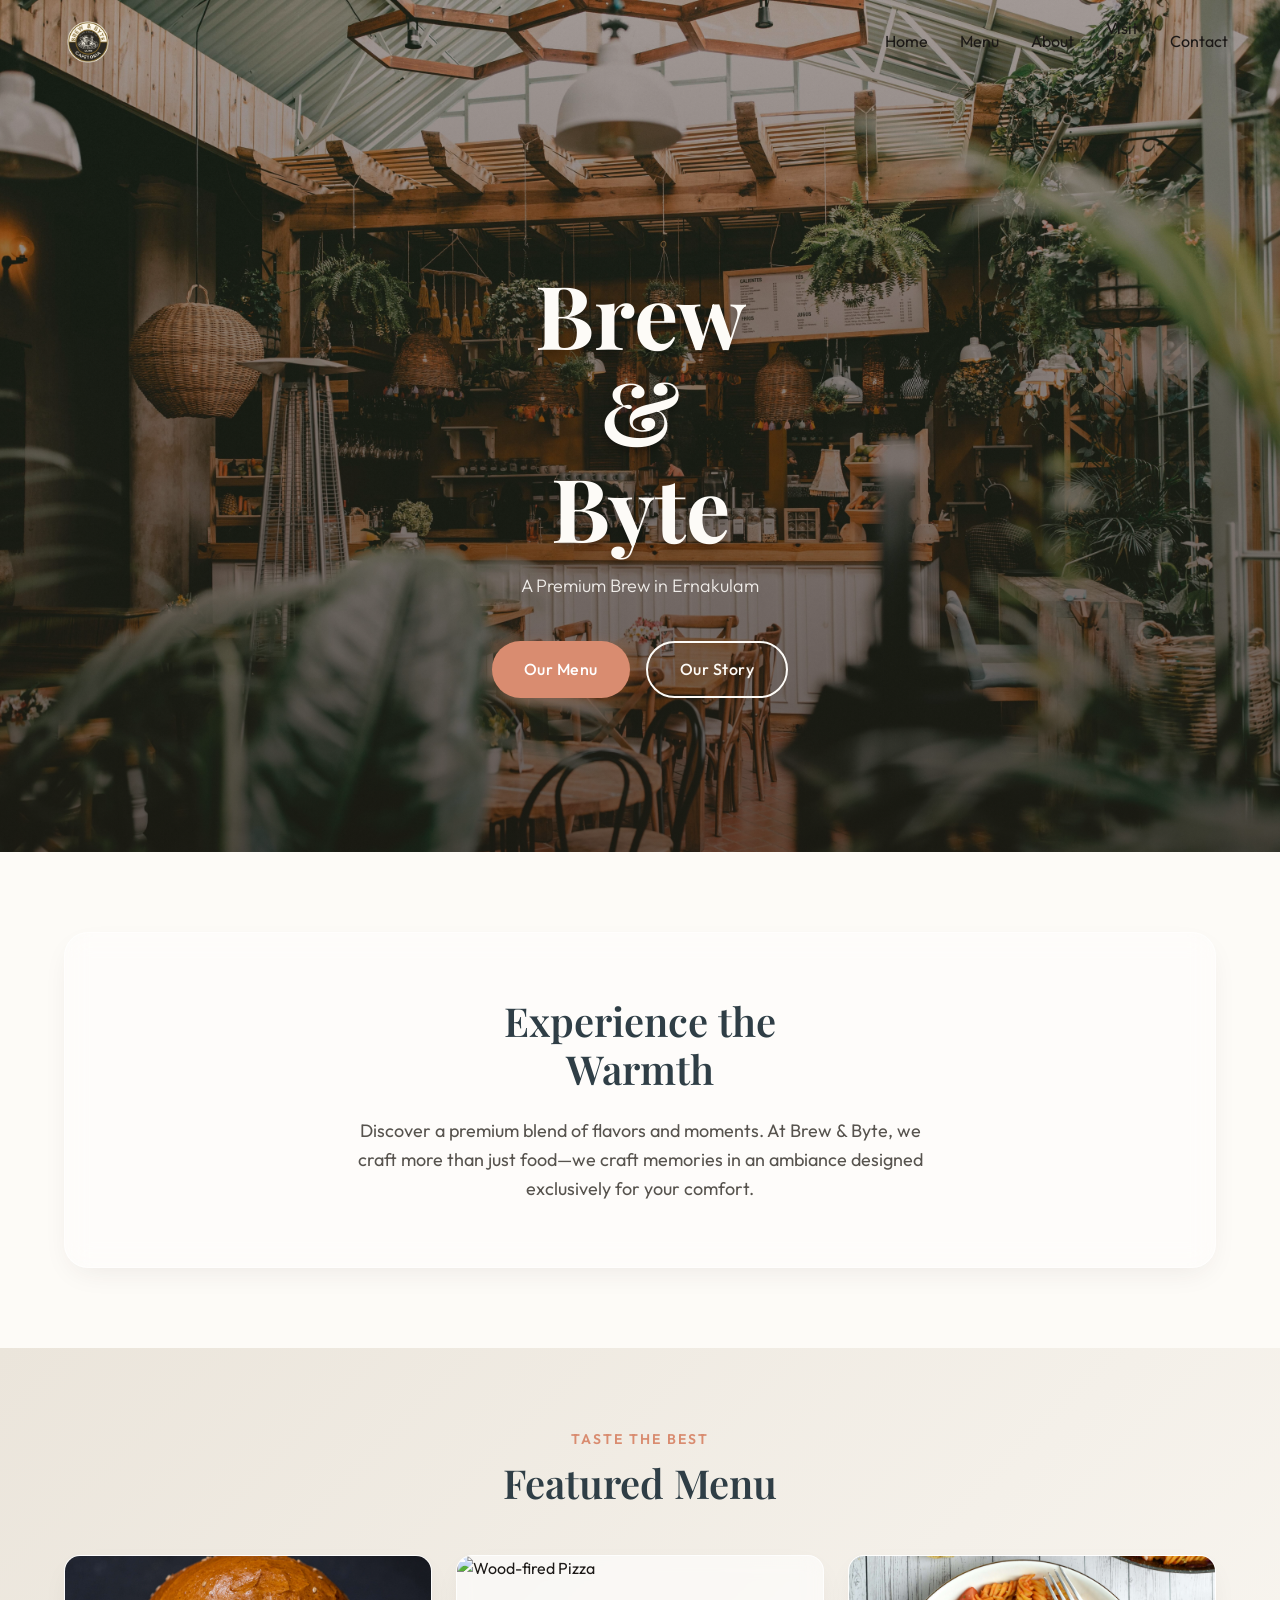
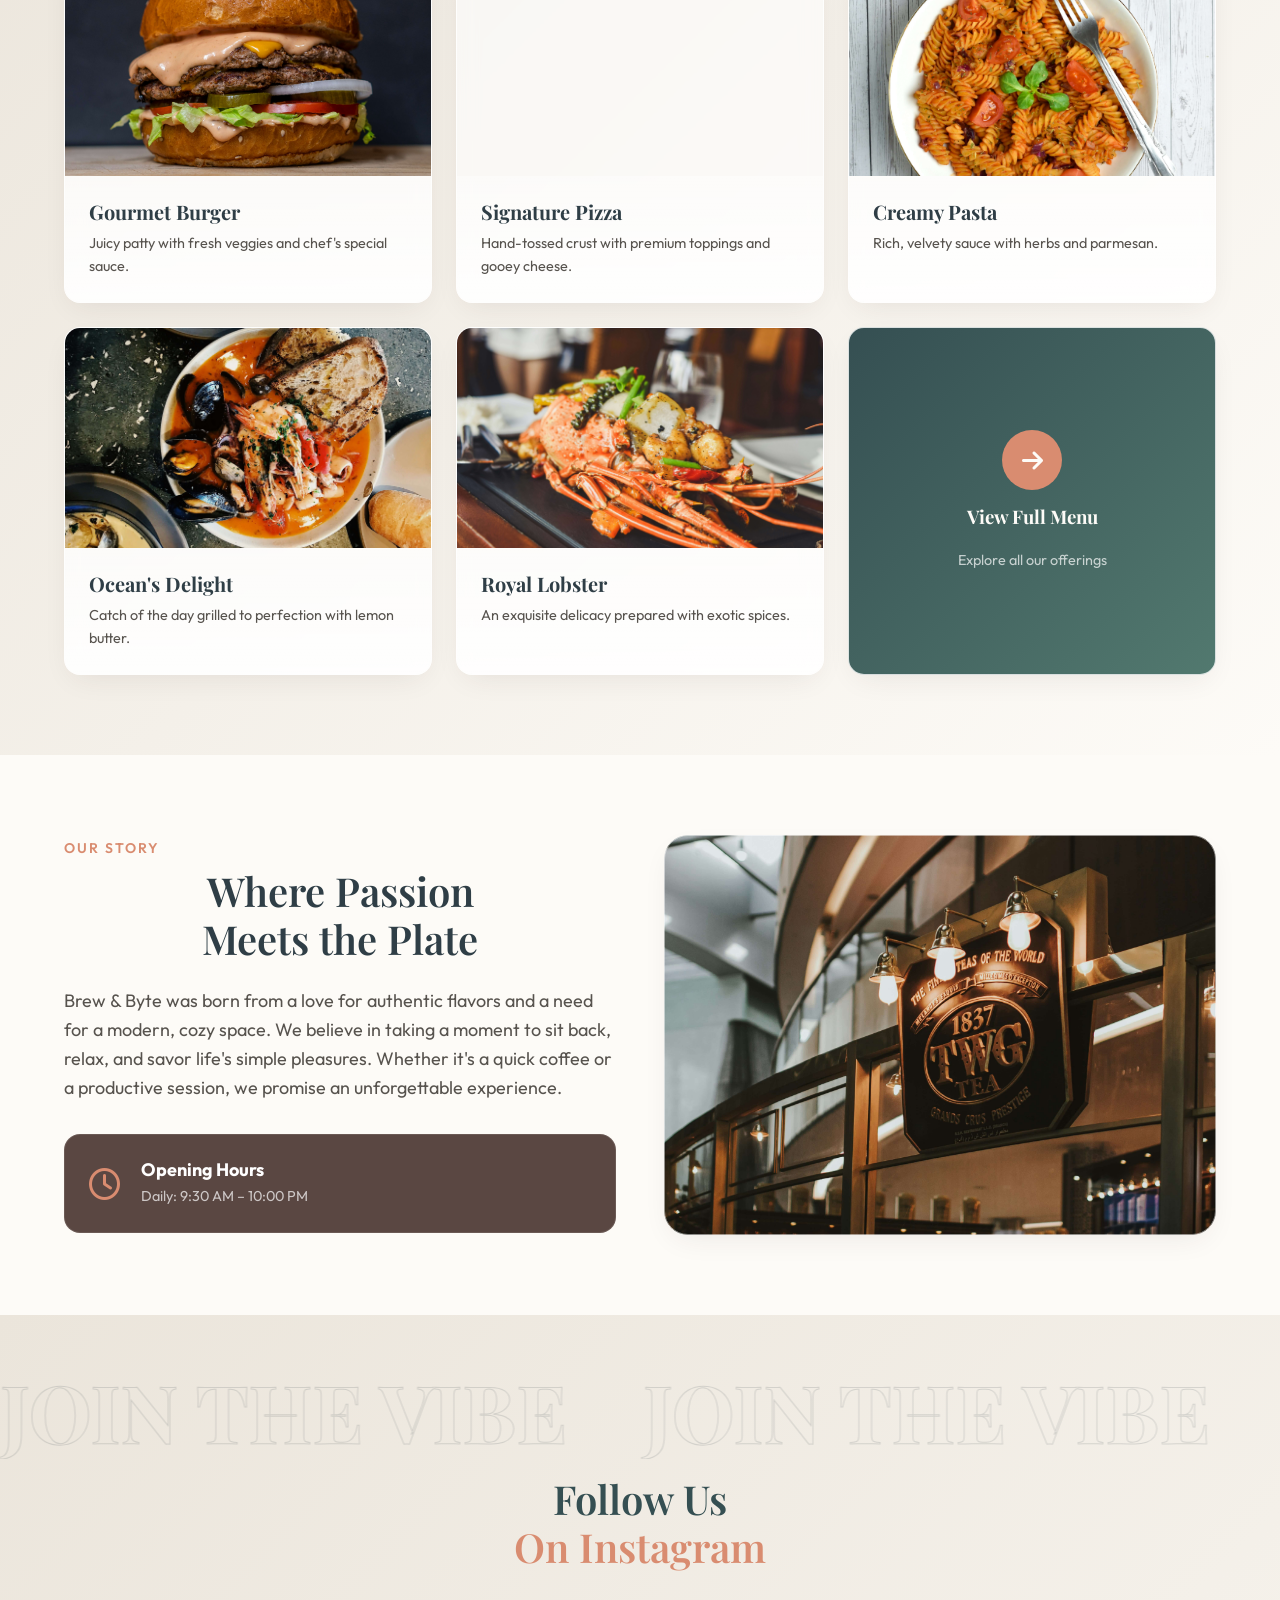
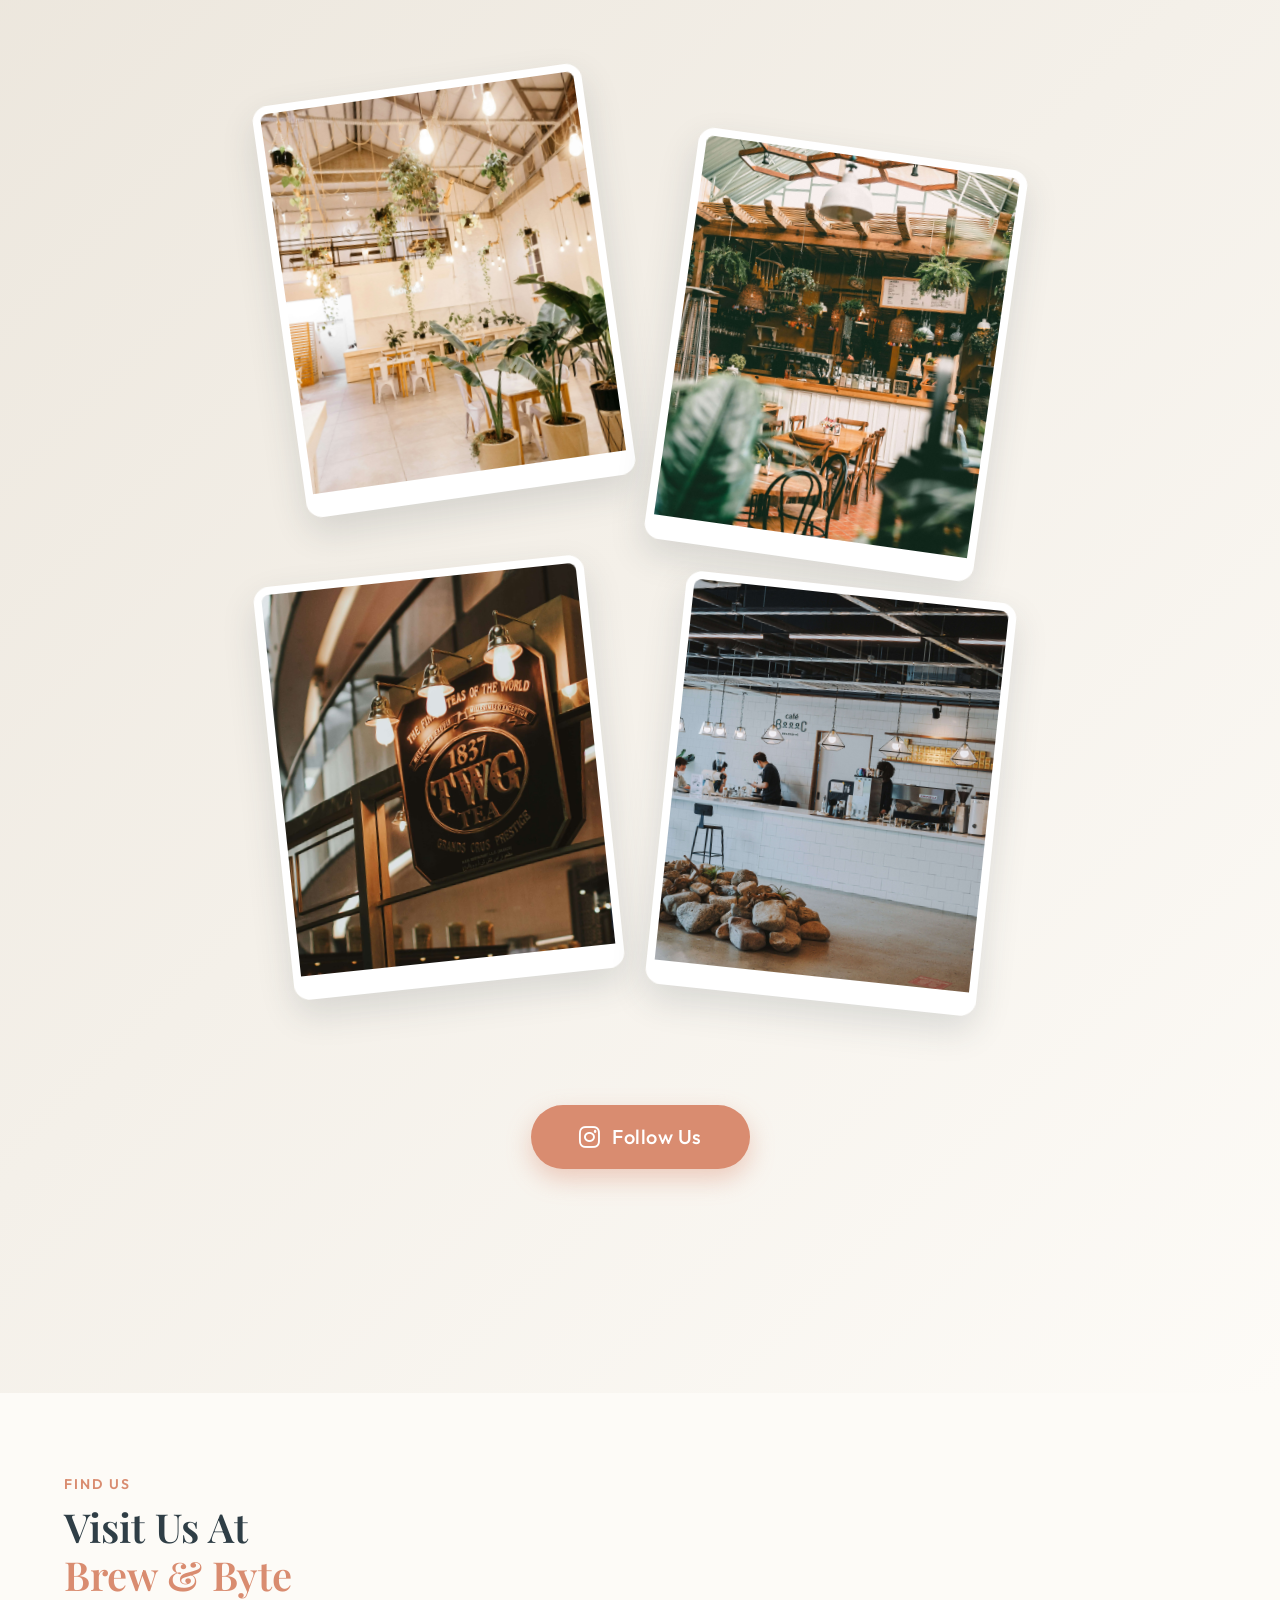
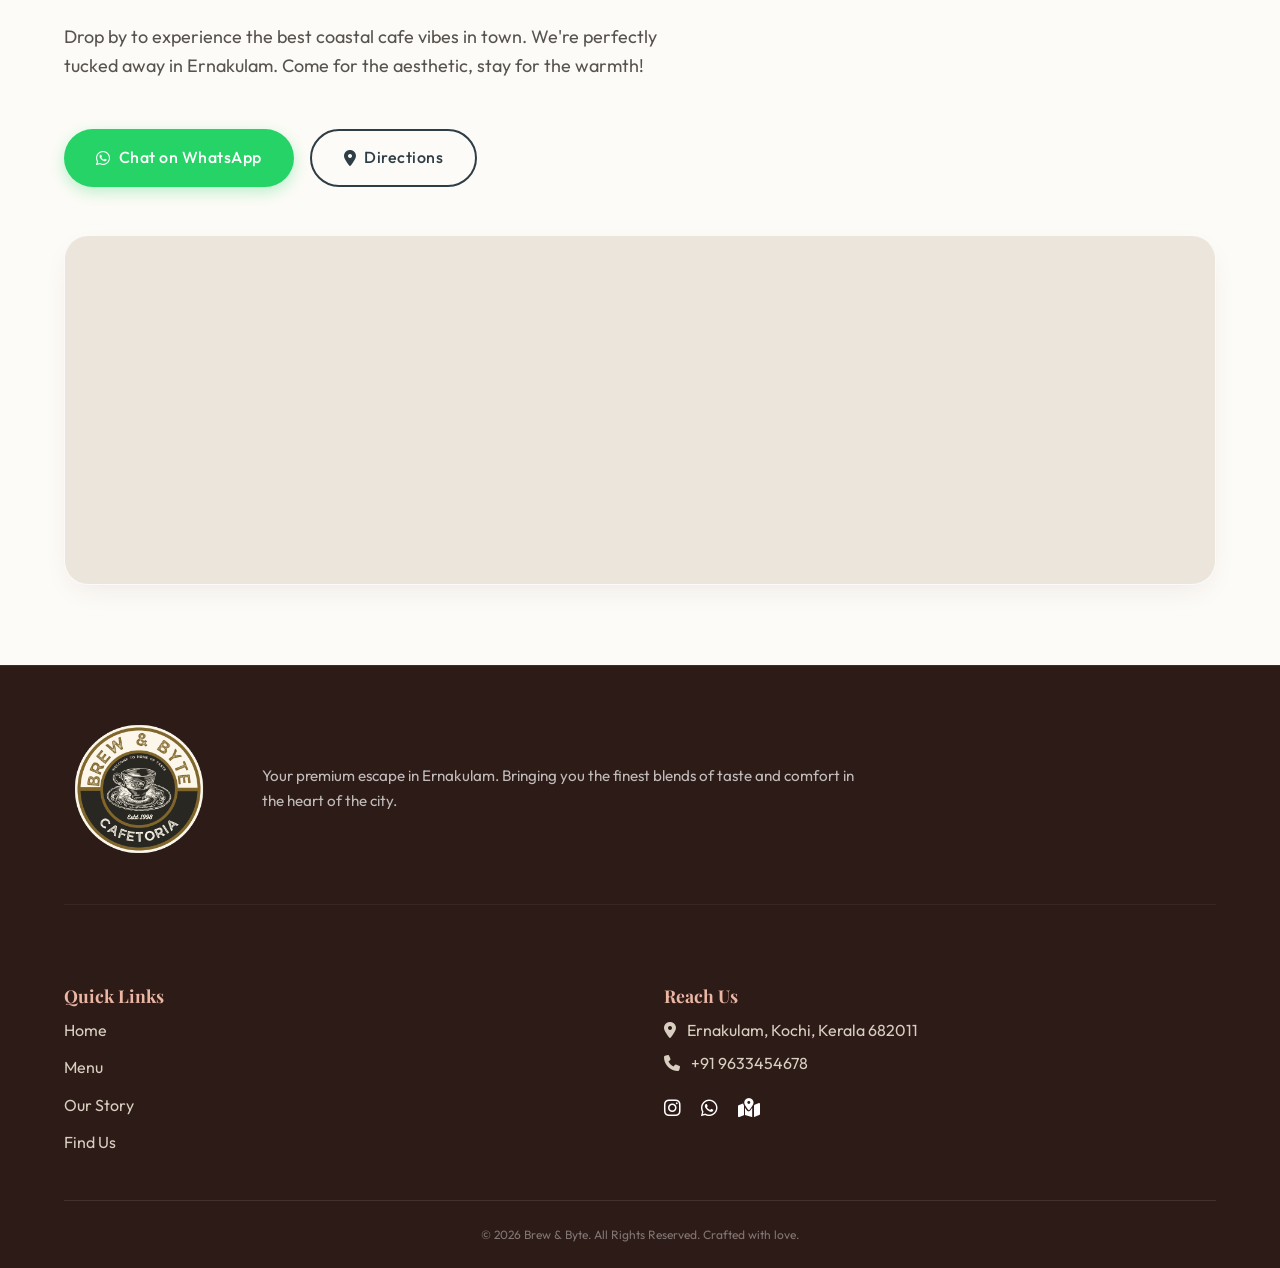
==== commit 6981941e: "first commit" ====
--- a/index.html
+++ b/index.html
@@ -4,18 +4,18 @@
 <head>
     <meta charset="UTF-8">
     <meta name="viewport" content="width=device-width, initial-scale=1.0, maximum-scale=1.0, user-scalable=no">
-    <title>Chilli Out Resto Cafe | Relax. Sip. Chill.</title>
+    <title>Brew & Byte | Sip. Work. Connect.</title>
 
     <!-- SEO & Metadata -->
     <meta name="description"
-        content="Chilli Out Resto Cafe in Cherai – your premium escape for gourmet flavors, cozy beachy vibes, and unforgettable moments. Relax. Sip. Chill.">
+        content="Brew & Byte in Ernakulam – your premium escape for gourmet flavors, cozy vibes, and a space to connect. Sip. Work. Connect.">
     <meta name="keywords"
-        content="Chilli Out Cafe, Cherai Cafe, Kochi Resto Cafe, Beachy Cafe Kochi, Best Food Cherai, Chill Out Cafe Cherai">
+        content="Brew & Byte, Ernakulam Cafe, Kochi Cafe, Premium Cafe Kochi, Best Coffee Ernakulam, Work Friendly Cafe Ernakulam">
 
     <!-- OpenGraph (Social Sharing) -->
-    <meta property="og:title" content="Chilli Out Resto Cafe | Relax. Sip. Chill.">
+    <meta property="og:title" content="Brew & Byte | Sip. Work. Connect.">
     <meta property="og:description"
-        content="Discover the best coastal vibes and gourmet treats at Chilli Out Cafe, Cherai">
+        content="Discover the best coffee and gourmet treats at Brew & Byte, Ernakulam">
     <meta property="og:image" content="assets/images/pics/Logo.png">
     <meta property="og:url" content="./">
     <meta property="og:type" content="website">
@@ -43,9 +43,9 @@
         <div class="nav-container">
             <!-- Using text as a fallback if logo is not provided. We will ask user about the logo image path later or we could use an IMG tag. I will use text styled like the given image for now, and an img tag. -->
             <a href="#" class="nav-logo">
-                <img src="assets/images/pics/Logo.png" alt="Chilli Out Cafe"
+                <img src="assets/images/pics/Logo.png" alt="Brew & Byte"
                     onerror="this.style.display='none'; this.nextElementSibling.style.display='block';">
-                <span class="logo-text-fallback" style="display:none;">CHILLI OUT<br><small>Resto cafe</small></span>
+                <span class="logo-text-fallback" style="display:none;">BREW & BYTE<br><small>Premium cafe</small></span>
             </a>
             <!-- Mobile Menu Toggle -->
             <button class="mobile-toggle" id="mobileToggle" aria-label="Toggle Menu">
@@ -72,11 +72,6 @@
             <!-- Slideshow Background -->
             <div class="hero-slideshow" id="heroSlideshow">
                 <div class="slide active" style="background-image: url('assets/images/pics/1.jpg')"></div>
-                <div class="slide" style="background-image: url('assets/images/pics/2.png')"></div>
-                <div class="slide" style="background-image: url('assets/images/pics/3.png')"></div>
-                <div class="slide" style="background-image: url('assets/images/pics/4.jpg')"></div>
-                <div class="slide" style="background-image: url('assets/images/pics/5.png')"></div>
-                <div class="slide" style="background-image: url('assets/images/pics/6.jpg')"></div>
                 <div class="hero-overlay"></div>
             </div>
 
@@ -84,11 +79,11 @@
 
             <div class="hero-content animate-on-scroll">
                 <h1 class="hero-title">
-                    <span class="word-mask"><span class="hero-word">Relax.</span></span><br>
-                    <span class="word-mask"><span class="hero-word">Sip.</span></span><br>
-                    <span class="word-mask"><span class="hero-word">Chill.</span></span>
+                    <span class="word-mask"><span class="hero-word">Brew</span></span><br>
+                    <span class="word-mask"><span class="hero-word">&</span></span><br>
+                    <span class="word-mask"><span class="hero-word">Byte</span></span>
                 </h1>
-                <p class="hero-subtitle">A Warm Sip by Cherai’s Shores</p>
+                <p class="hero-subtitle">A Premium Brew in Ernakulam</p>
                 <div class="hero-cta">
                     <a href="#menu" class="btn btn-primary">Our Menu</a>
                     <a href="#about" class="btn btn-outline">Our Story</a>
@@ -105,7 +100,7 @@
                         <span class="slide-right block-span">Warmth</span>
                     </h2>
                     <p class="section-text text-center">
-                        Discover a premium blend of flavors and moments. At Chilli Out Resto Cafe, we craft more than
+                        Discover a premium blend of flavors and moments. At Brew & Byte, we craft more than
                         just food—we craft memories in an ambiance designed exclusively for your comfort.
                     </p>
                 </div>
@@ -197,9 +192,9 @@
                             <span class="slide-right block-span">Meets the Plate</span>
                         </h2>
                         <p class="section-text">
-                            Chilli Out Resto Cafe was born from a love for authentic flavors and cozy atmospheres.
+                            Brew & Byte was born from a love for authentic flavors and a need for a modern, cozy space.
                             We believe in taking a moment to sit back, relax, and savor life's simple pleasures.
-                            Whether it's a quick coffee or a hearty meal with loved ones, we promise an unforgettable
+                            Whether it's a quick coffee or a productive session, we promise an unforgettable
                             experience.
                         </p>
                         <div class="hours-box glass-panel-dark">
@@ -213,7 +208,7 @@
                     <div class="about-image">
                         <!-- Reusing a nice cafe image -->
                         <div class="img-frame">
-                            <img src="assets/images/pics/3.png" alt="Cafe Interior">
+                            <img src="assets/images/pics/6.jpg" alt="Cafe Interior">
                         </div>
                     </div>
                 </div>
@@ -242,7 +237,7 @@
                 <div class="insta-collage animate-on-scroll stagger-children">
                     <!-- Scattered Instagram Pics with wrappers to separate entrance from scroll-linked movement -->
                     <div class="insta-pic-wrapper pic-1-wrap">
-                        <img src="assets/images/pics/3.png" class="insta-pic pic-1" alt="Cafe Vibe 1">
+                        <img src="assets/images/pics/3.jpg" class="insta-pic pic-1" alt="Cafe Vibe 1">
                     </div>
                     <div class="insta-pic-wrapper pic-2-wrap">
                         <img src="assets/images/pics/1.jpg" class="insta-pic pic-2" alt="Cafe Vibe 2">
@@ -251,13 +246,13 @@
                         <img src="assets/images/pics/6.jpg" class="insta-pic pic-3" alt="Cafe Vibe 3">
                     </div>
                     <div class="insta-pic-wrapper pic-4-wrap">
-                        <img src="assets/images/pics/2.png" class="insta-pic pic-4" alt="Cafe Vibe 4">
+                        <img src="assets/images/pics/2.jpg" class="insta-pic pic-4" alt="Cafe Vibe 4">
                     </div>
                 </div>
 
                 <div class="text-center animate-on-scroll parallax-vertical" data-speed="0.15"
                     style="margin-top: 5.5rem; margin-bottom: 4rem;">
-                    <a href="https://www.instagram.com/chillioutcafe_official/" target="_blank" class="btn btn-primary"
+                    <a href="https://www.instagram.com/webrixstudio/" target="_blank" class="btn btn-primary"
                         style="font-size: 1.25rem; padding: 1rem 3rem; border-radius: 50px; box-shadow: 0 10px 25px var(--clr-orange-glow);">
                         <i class="fa-brands fa-instagram" style="margin-right: 12px; font-size: 1.5rem;"></i> Follow Us
                     </a>
@@ -274,17 +269,17 @@
                         <span class="subheading">Find Us</span>
                         <h2 class="section-heading text-left">
                             <span class="block-span">Visit Us At</span>
-                            <span class="block-span" style="color: var(--clr-orange-soft);">Chilli Out</span>
+                            <span class="block-span" style="color: var(--clr-orange-soft);">Brew & Byte</span>
                         </h2>
                         <p class="section-text" style="margin: 0 0 2rem 0;">
                             Drop by to experience the best coastal cafe vibes in town. We're perfectly tucked away in
-                            Vypin. Come for the aesthetic, stay for the warmth!
+                            Ernakulam. Come for the aesthetic, stay for the warmth!
                         </p>
                         <div class="location-actions">
-                            <a href="https://wa.me/919447396960" target="_blank" class="btn whatsapp-btn">
+                            <a href="https://wa.me/919633454678" target="_blank" class="btn whatsapp-btn">
                                 <i class="fa-brands fa-whatsapp" style="margin-right: 8px;"></i> Chat on WhatsApp
                             </a>
-                            <a href="https://www.google.com/maps/dir//Chilli+out+Cafe,+Cherai+Beach+-+Munambam+Rd,+Cherai,+Kochi,+Kerala+683514/@10.1452682,76.1773981,17z/data=!4m16!1m7!3m6!1s0x3b0819ff9480b06b:0xd41b024750123d9a!2sChilli+out+Cafe!8m2!3d10.1452161!4d76.177243!16s%2Fg%2F11xcs9y8x!4m7!1m0!1m5!1m1!1s0x3b0819ff9480b06b:0xd41b024750123d9a!2m2!1d76.177243!2d10.1452161?entry=ttu&g_ep=EgoyMDI2MDMyNC4wIKXMDSoASAFQAw%3D%3D"
+                            <a href="https://www.google.com/maps/dir//Subhash+Bose+Park,+Park+Ave,+Marine+Drive,+Kochi,+Ernakulam,+Kerala+682011/@9.9715076,76.2794118,17z/data=!4m17!1m7!3m6!1s0x3b0872acfe54f05f:0xa7279ecc0a1fca5a!2sSubhash+Bose+Park!8m2!3d9.9715076!4d76.2794118!16s%2Fg%2F1tj44bfx!4m8!1m0!1m5!1m1!1s0x3b0872acfe54f05f:0xa7279ecc0a1fca5a!2m2!1d76.2794118!2d9.9715076!3e9?entry=ttu&g_ep=EgoyMDI2MDQyMi4wIKXMDSoASAFQAw%3D%3D"
                                 target="_blank" class="btn btn-outline-dark directions-btn">
                                 <i class="fa-solid fa-location-dot" style="margin-right: 8px;"></i> Directions
                             </a>
@@ -294,13 +289,13 @@
                     <!-- Right Side: Clean Map Embed -->
                     <div class="location-map glass-card">
                         <!-- Invisible click overlay over the iframe to hijack clicks -->
-                        <a href="https://www.google.com/maps/dir//Chilli+out+Cafe,+Cherai+Beach+-+Munambam+Rd,+Cherai,+Kochi,+Kerala+683514/@10.1452682,76.1773981,17z/data=!4m16!1m7!3m6!1s0x3b0819ff9480b06b:0xd41b024750123d9a!2sChilli+out+Cafe!8m2!3d10.1452161!4d76.177243!16s%2Fg%2F11xcs9y8x!4m7!1m0!1m5!1m1!1s0x3b0819ff9480b06b:0xd41b024750123d9a!2m2!1d76.177243!2d10.1452161?entry=ttu&g_ep=EgoyMDI2MDMyNC4wIKXMDSoASAFQAw%3D%3D"
+                        <a href="https://www.google.com/maps/dir//Subhash+Bose+Park,+Park+Ave,+Marine+Drive,+Kochi,+Ernakulam,+Kerala+682011/@9.9715076,76.2794118,17z/data=!4m17!1m7!3m6!1s0x3b0872acfe54f05f:0xa7279ecc0a1fca5a!2sSubhash+Bose+Park!8m2!3d9.9715076!4d76.2794118!16s%2Fg%2F1tj44bfx!4m8!1m0!1m5!1m1!1s0x3b0872acfe54f05f:0xa7279ecc0a1fca5a!2m2!1d76.2794118!2d9.9715076!3e9?entry=ttu&g_ep=EgoyMDI2MDQyMi4wIKXMDSoASAFQAw%3D%3D"
                             target="_blank" style="position: absolute; inset: 0; z-index: 10;"
                             aria-label="Get Directions on Google Maps"></a>
 
                         <!-- Best effort simple Google Map embed iframe using their coordinates in Satellite mode -->
                         <iframe
-                            src="https://maps.google.com/maps?q=Chilli%20out%20Cafe,%20Vypin&t=k&z=17&ie=UTF8&iwloc=&output=embed"
+                            src="https://maps.google.com/maps?q=Subhash%20Bose%20Park,%20Ernakulam&t=k&z=17&ie=UTF8&iwloc=&output=embed"
                             width="100%" height="100%" style="border:0;" allowfullscreen="" loading="lazy"
                             referrerpolicy="no-referrer-when-downgrade">
                         </iframe>
@@ -314,10 +309,10 @@
         <div class="container">
             <div class="footer-grid">
                 <div class="footer-brand">
-                    <img src="assets/images/pics/Logo.png" alt="Chilli Out Logo" class="footer-logo">
-                    <p style="color: rgba(255,255,255,0.6); max-width: 300px; margin: 0 auto; line-height: 1.6;">Your
-                        premium escape in Vypin. Bringing you the finest blends of taste and comfort under the coastal
-                        sun.</p>
+                    <img src="assets/images/pics/Logo.png" alt="Brew & Byte Logo" class="footer-logo">
+                    <p class="footer-description">Your
+                        premium escape in Ernakulam. Bringing you the finest blends of taste and comfort in the heart
+                        of the city.</p>
                 </div>
                 <div class="footer-links">
                     <h4>Quick Links</h4>
@@ -330,20 +325,19 @@
                 </div>
                 <div class="footer-contact">
                     <h4>Reach Us</h4>
-                    <p><i class="fa-solid fa-location-dot" style="margin-right: 8px;"></i> Cherai Beach - Munambam Rd,
-                        Cherai, Kochi, Kerala 683514</p>
-                    <p><i class="fa-solid fa-phone" style="margin-right: 8px;"></i> +91 9447396960</p>
+                    <p><i class="fa-solid fa-location-dot" style="margin-right: 8px;"></i> Ernakulam, Kochi, Kerala 682011</p>
+                    <p><i class="fa-solid fa-phone" style="margin-right: 8px;"></i> +91 9633454678</p>
                     <div class="footer-socials">
-                        <a href="https://www.instagram.com/chillioutcafe/" target="_blank"><i
+                        <a href="https://www.instagram.com/webrixstudio/" target="_blank"><i
                                 class="fa-brands fa-instagram"></i></a>
-                        <a href="https://wa.me/919447396960" target="_blank"><i class="fa-brands fa-whatsapp"></i></a>
-                        <a href="https://www.google.com/maps/dir//Chilli+out+Cafe/" target="_blank"><i
+                        <a href="https://wa.me/919633454678" target="_blank"><i class="fa-brands fa-whatsapp"></i></a>
+                        <a href="https://www.google.com/maps/dir//Subhash+Bose+Park,+Park+Ave,+Marine+Drive,+Kochi,+Ernakulam,+Kerala+682011/@9.9715076,76.2794118,17z/data=!4m17!1m7!3m6!1s0x3b0872acfe54f05f:0xa7279ecc0a1fca5a!2sSubhash+Bose+Park!8m2!3d9.9715076!4d76.2794118!16s%2Fg%2F1tj44bfx!4m8!1m0!1m5!1m1!1s0x3b0872acfe54f05f:0xa7279ecc0a1fca5a!2m2!1d76.2794118!2d9.9715076!3e9?entry=ttu&g_ep=EgoyMDI2MDQyMi4wIKXMDSoASAFQAw%3D%3D" target="_blank"><i
                                 class="fa-solid fa-map-location-dot"></i></a>
                     </div>
                 </div>
             </div>
             <div class="footer-bottom text-center">
-                <p>&copy; 2024 Chilli Out Resto Cafe. All Rights Reserved. Crafted with love.</p>
+                <p>&copy; 2026 Brew & Byte. All Rights Reserved. Crafted with love.</p>
             </div>
         </div>
     </footer>
--- a/css/style.css
+++ b/css/style.css
@@ -833,9 +833,25 @@
     text-align: center;
 }
 
+.footer-brand {
+    display: flex;
+    flex-direction: column;
+    align-items: center;
+    gap: 1.5rem;
+    margin-bottom: 2rem;
+}
+
 .footer-brand .footer-logo {
-    max-width: 140px; /* Smaller logo */
-    margin-bottom: 1rem;
+    max-width: 120px;
+    margin: 0;
+}
+
+.footer-description {
+    color: rgba(255, 255, 255, 0.7);
+    max-width: 400px;
+    margin: 0;
+    line-height: 1.6;
+    font-size: 0.95rem;
 }
 
 .footer-links h4, .footer-contact h4 {
@@ -982,10 +998,31 @@
     }
 
     .footer-grid {
-        grid-template-columns: 2fr 1fr 1fr;
+        grid-template-columns: 1fr 1fr;
         text-align: left;
-    }
-    
+        gap: 3rem;
+    }
+    
+    .footer-brand {
+        grid-column: 1 / -1;
+        flex-direction: row;
+        align-items: center;
+        text-align: left;
+        gap: 3rem;
+        margin-bottom: 2rem;
+        padding-bottom: 2.5rem;
+        border-bottom: 1px solid rgba(255, 255, 255, 0.05);
+        justify-content: flex-start;
+    }
+
+    .footer-brand .footer-logo {
+        max-width: 150px;
+    }
+
+    .footer-description {
+        max-width: 600px;
+    }
+
     .footer-socials {
         justify-content: flex-start;
     }
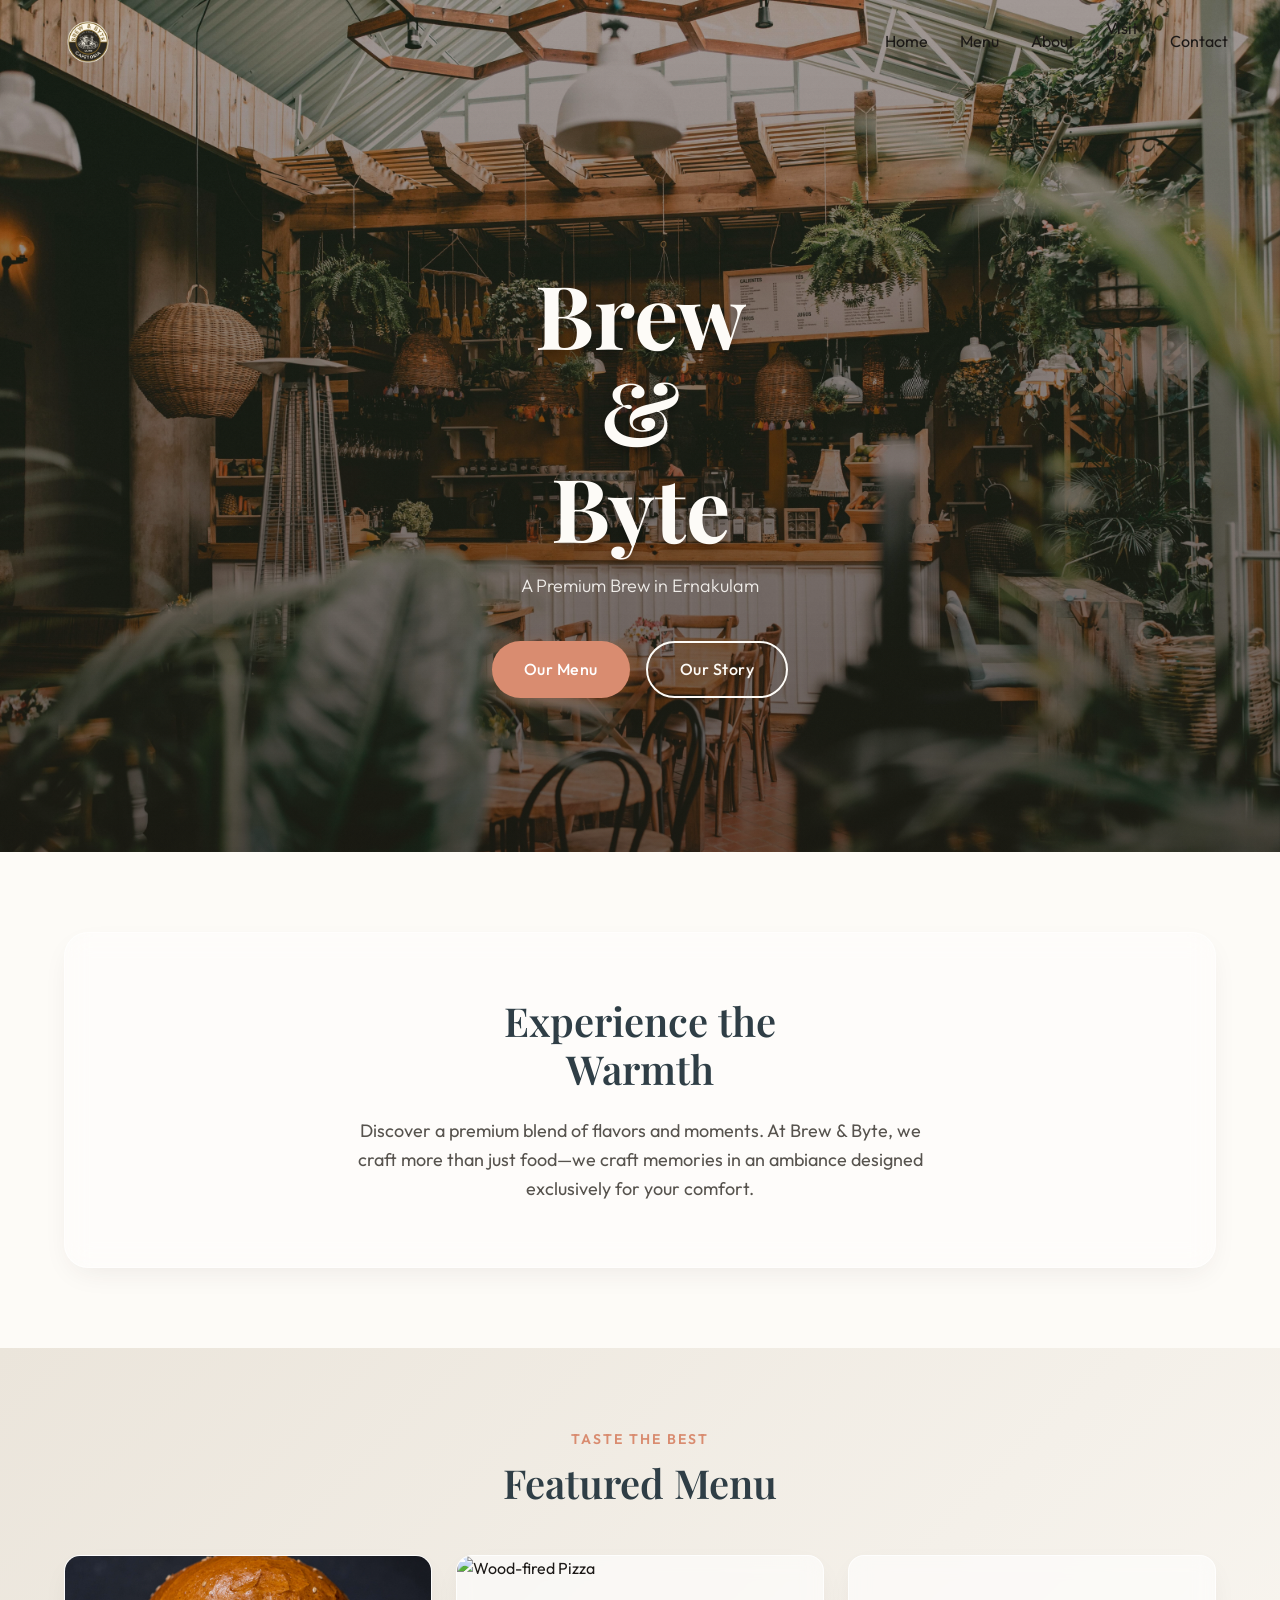
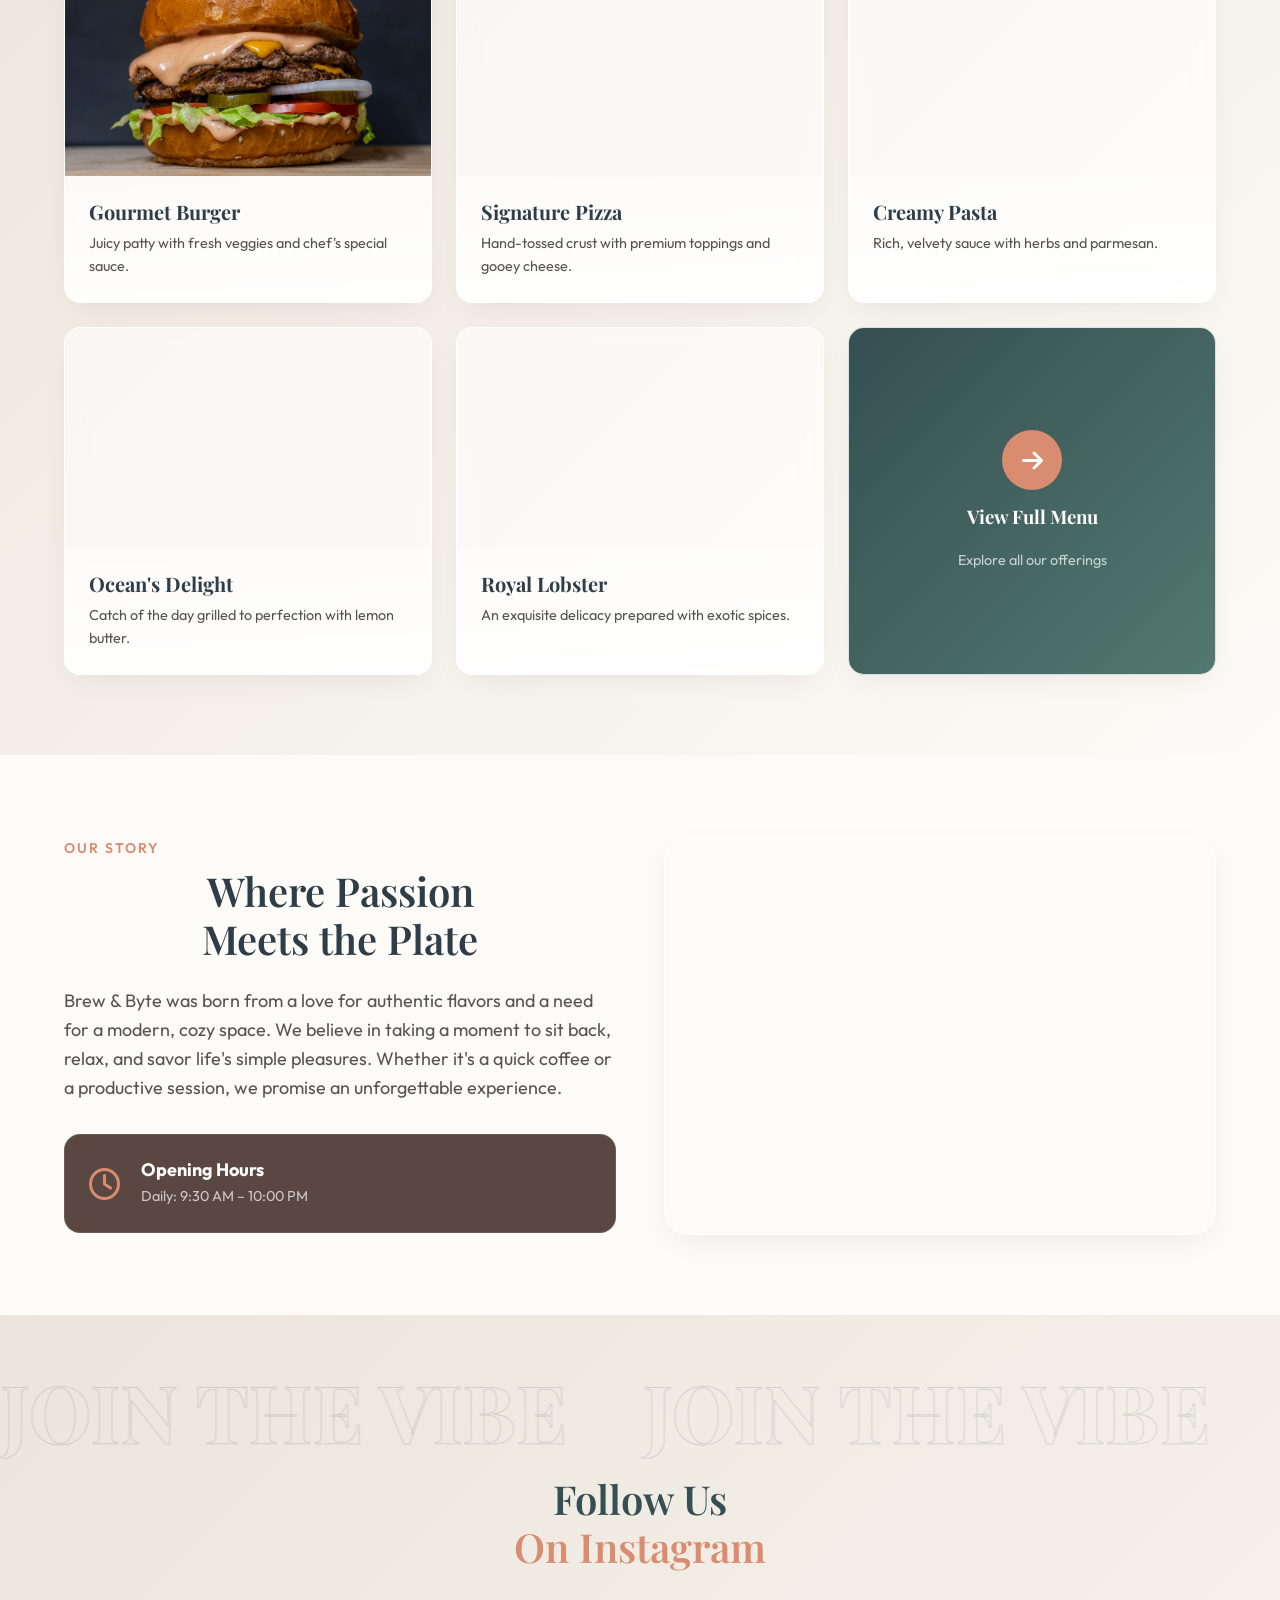
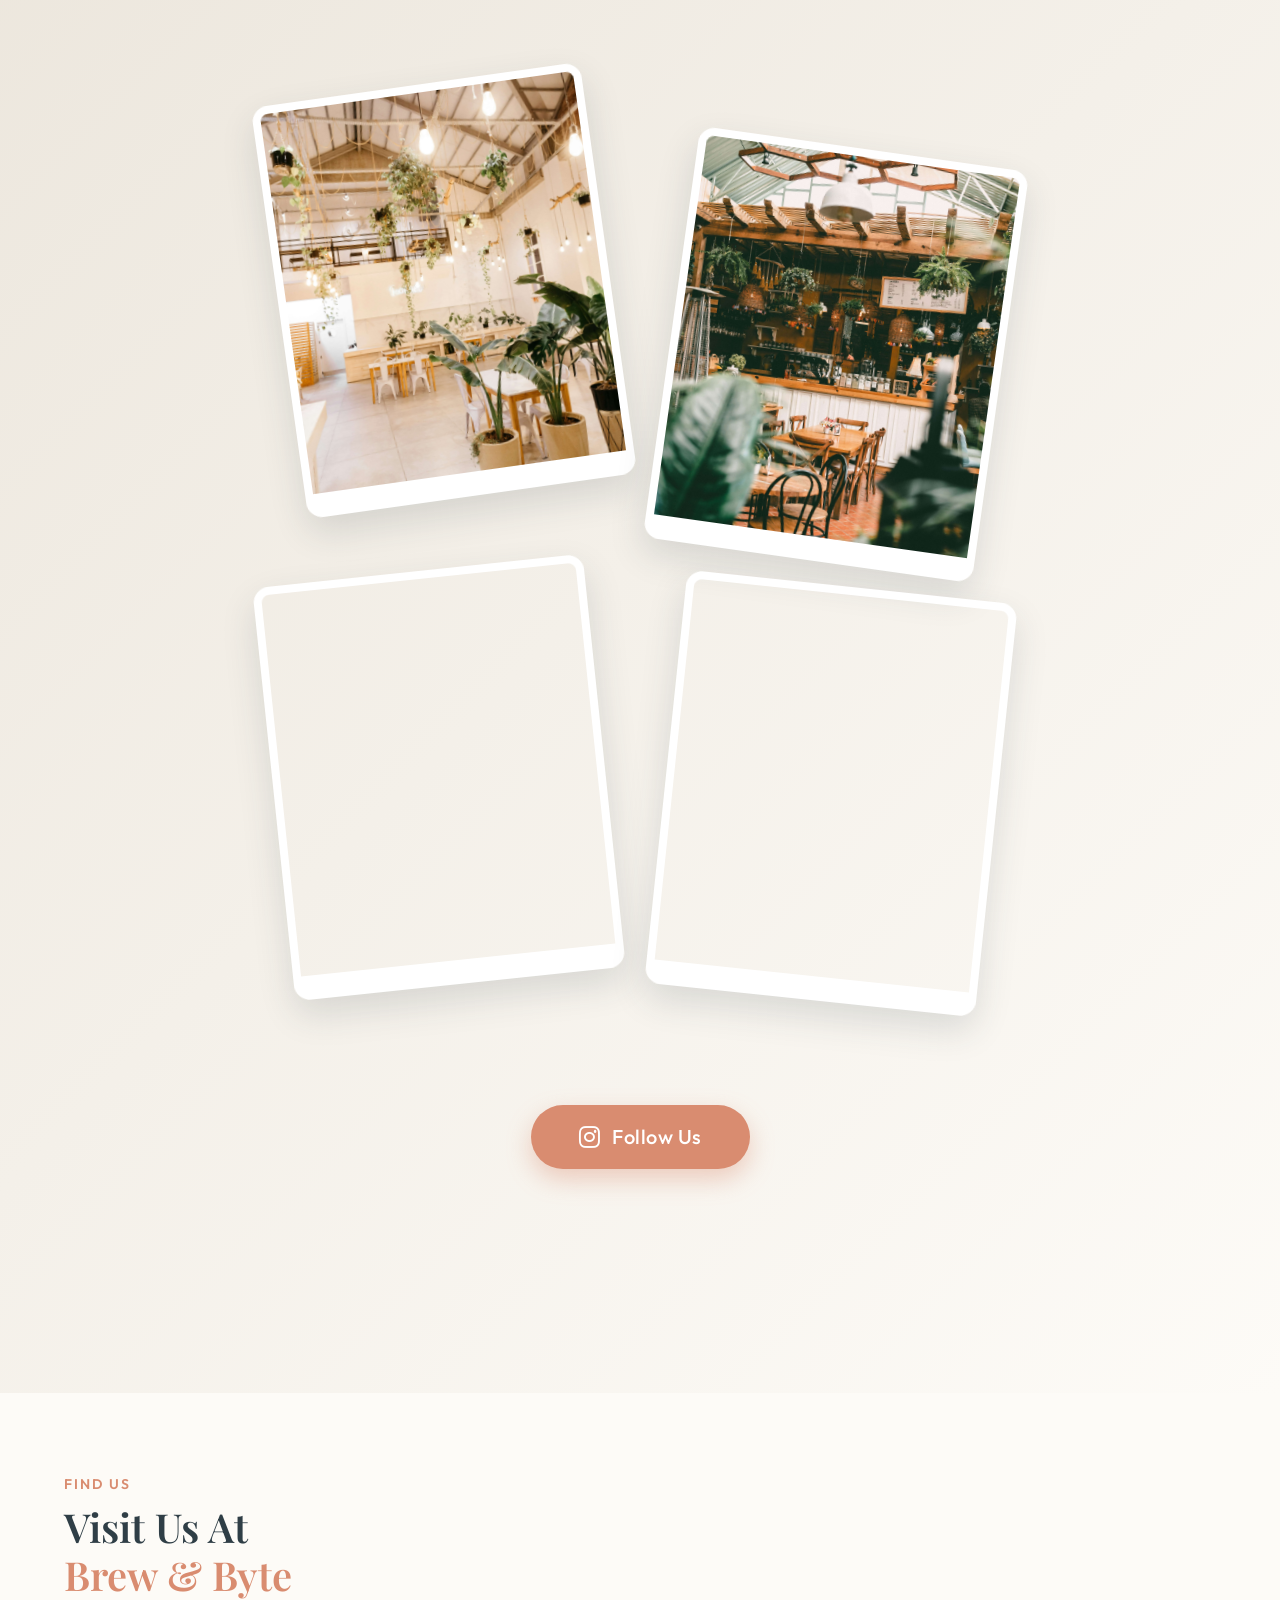
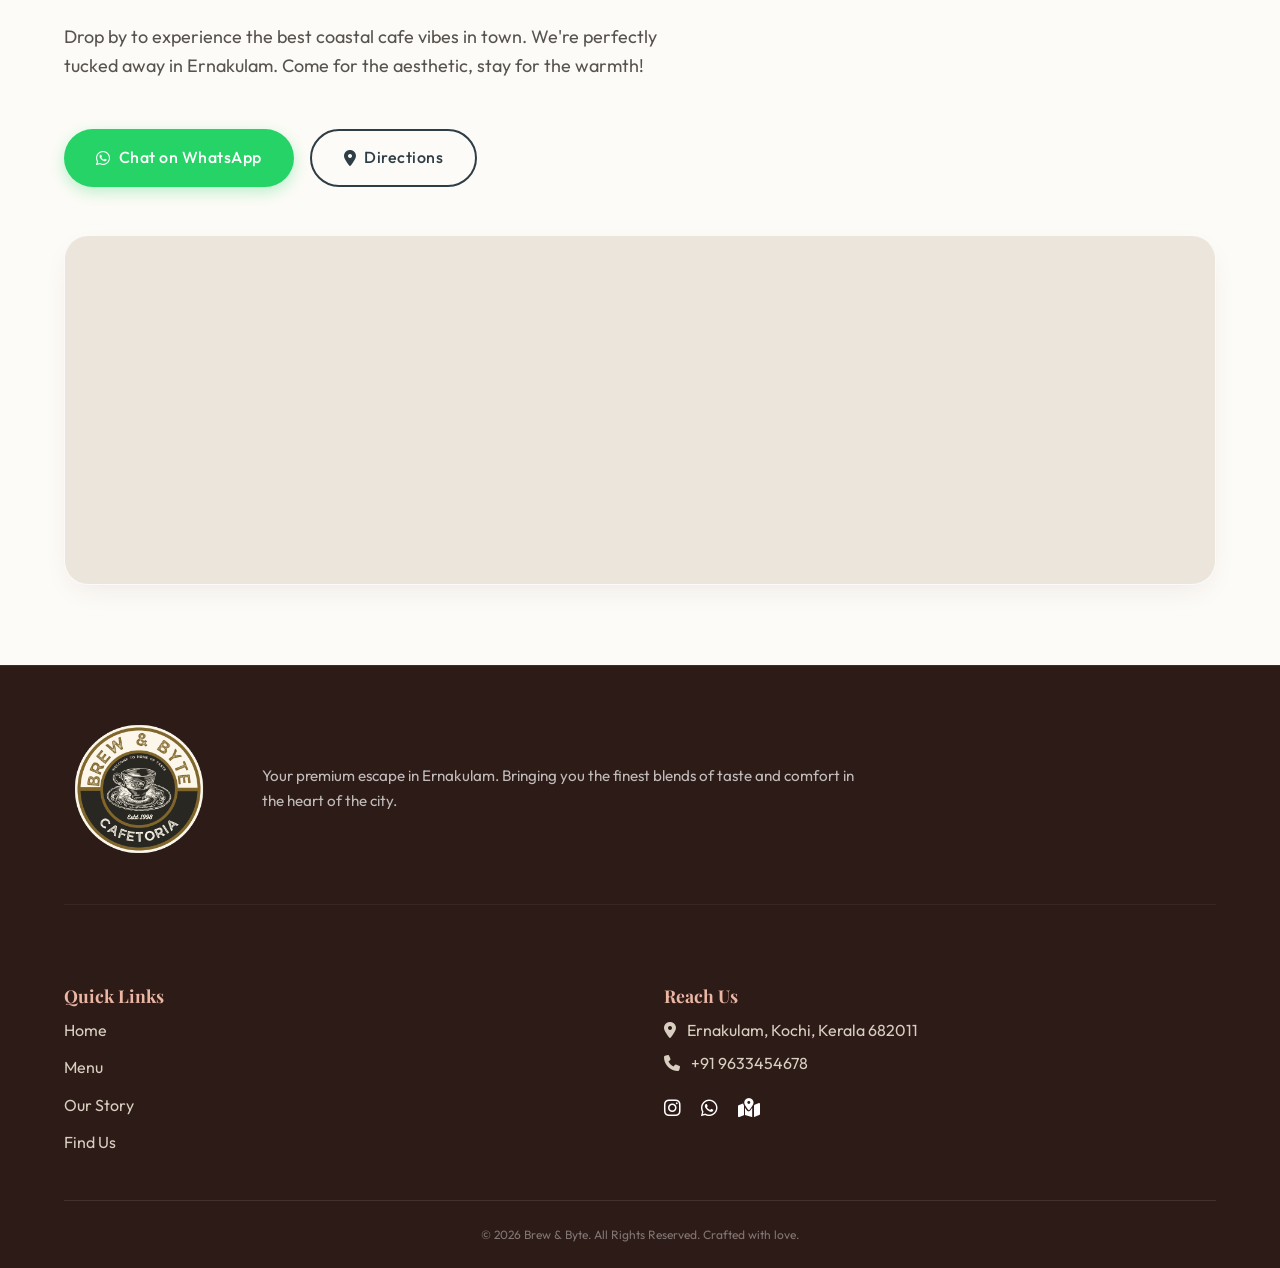
==== commit eb9de6bc: "Optimizing" ====
--- a/index.html
+++ b/index.html
@@ -119,7 +119,7 @@
                     <!-- Card 1 -->
                     <div class="menu-card glass-card animate-on-scroll">
                         <div class="card-img-wrapper">
-                            <img src="assets/images/food/Burger.jpg" alt="Premium Burger" class="menu-img">
+                            <img src="assets/images/food/Burger.jpg" alt="Premium Burger" class="menu-img" loading="lazy" decoding="async">
                         </div>
                         <div class="card-content">
                             <h3>Gourmet Burger</h3>
@@ -129,7 +129,7 @@
                     <!-- Card 2 -->
                     <div class="menu-card glass-card animate-on-scroll">
                         <div class="card-img-wrapper">
-                            <img src="assets/images/food/Pizza.jpg" alt="Wood-fired Pizza" class="menu-img">
+                            <img src="assets/images/food/Pizza.jpg" alt="Wood-fired Pizza" class="menu-img" loading="lazy" decoding="async">
                         </div>
                         <div class="card-content">
                             <h3>Signature Pizza</h3>
@@ -139,7 +139,7 @@
                     <!-- Card 3 -->
                     <div class="menu-card glass-card animate-on-scroll">
                         <div class="card-img-wrapper">
-                            <img src="assets/images/food/Pasta.jpg" alt="Creamy Pasta" class="menu-img">
+                            <img src="assets/images/food/Pasta.jpg" alt="Creamy Pasta" class="menu-img" loading="lazy" decoding="async">
                         </div>
                         <div class="card-content">
                             <h3>Creamy Pasta</h3>
@@ -149,7 +149,7 @@
                     <!-- Card 4 -->
                     <div class="menu-card glass-card animate-on-scroll">
                         <div class="card-img-wrapper">
-                            <img src="assets/images/food/Seafood.jpg" alt="Fresh Seafood" class="menu-img">
+                            <img src="assets/images/food/Seafood.jpg" alt="Fresh Seafood" class="menu-img" loading="lazy" decoding="async">
                         </div>
                         <div class="card-content">
                             <h3>Ocean's Delight</h3>
@@ -159,7 +159,7 @@
                     <!-- Card 5 -->
                     <div class="menu-card glass-card animate-on-scroll">
                         <div class="card-img-wrapper">
-                            <img src="assets/images/food/Lobster.jpg" alt="Special Lobster" class="menu-img">
+                            <img src="assets/images/food/Lobster.jpg" alt="Special Lobster" class="menu-img" loading="lazy" decoding="async">
                         </div>
                         <div class="card-content">
                             <h3>Royal Lobster</h3>
@@ -208,7 +208,7 @@
                     <div class="about-image">
                         <!-- Reusing a nice cafe image -->
                         <div class="img-frame">
-                            <img src="assets/images/pics/6.jpg" alt="Cafe Interior">
+                            <img src="assets/images/pics/6.jpg" alt="Cafe Interior" loading="lazy" decoding="async">
                         </div>
                     </div>
                 </div>
@@ -237,16 +237,16 @@
                 <div class="insta-collage animate-on-scroll stagger-children">
                     <!-- Scattered Instagram Pics with wrappers to separate entrance from scroll-linked movement -->
                     <div class="insta-pic-wrapper pic-1-wrap">
-                        <img src="assets/images/pics/3.jpg" class="insta-pic pic-1" alt="Cafe Vibe 1">
+                        <img src="assets/images/pics/3.jpg" class="insta-pic pic-1" alt="Cafe Vibe 1" loading="lazy" decoding="async">
                     </div>
                     <div class="insta-pic-wrapper pic-2-wrap">
-                        <img src="assets/images/pics/1.jpg" class="insta-pic pic-2" alt="Cafe Vibe 2">
+                        <img src="assets/images/pics/1.jpg" class="insta-pic pic-2" alt="Cafe Vibe 2" loading="lazy" decoding="async">
                     </div>
                     <div class="insta-pic-wrapper pic-3-wrap">
-                        <img src="assets/images/pics/6.jpg" class="insta-pic pic-3" alt="Cafe Vibe 3">
+                        <img src="assets/images/pics/6.jpg" class="insta-pic pic-3" alt="Cafe Vibe 3" loading="lazy" decoding="async">
                     </div>
                     <div class="insta-pic-wrapper pic-4-wrap">
-                        <img src="assets/images/pics/2.jpg" class="insta-pic pic-4" alt="Cafe Vibe 4">
+                        <img src="assets/images/pics/2.jpg" class="insta-pic pic-4" alt="Cafe Vibe 4" loading="lazy" decoding="async">
                     </div>
                 </div>
 
@@ -303,6 +303,7 @@
                 </div>
             </div>
         </section>
+
     </main>
 
     <footer class="footer">
--- a/css/style.css
+++ b/css/style.css
@@ -183,7 +183,7 @@
 
 .block-span {
     display: block;
-    will-change: transform;
+    will-change: transform, opacity;
 }
 
 .subheading {
@@ -302,6 +302,7 @@
 .hero-word {
     display: inline-block;
     will-change: transform, opacity;
+    transform: translateZ(0);
 }
 
 
@@ -449,6 +450,14 @@
     opacity: 0;
     transform: scale(1.05);
     transition: opacity 1.5s ease, transform 6s linear;
+    will-change: opacity, transform;
+}
+
+@media (max-width: 768px) {
+    .slide {
+        transform: scale(1);
+        transition: opacity 1.2s ease;
+    }
 }
 
 .slide.active {
@@ -529,6 +538,8 @@
     display: flex;
     flex-direction: column;
     border-radius: var(--border-radius-m);
+    will-change: transform, opacity;
+    transform: translateZ(0);
 }
 
 .card-img-wrapper {
@@ -730,6 +741,7 @@
     position: relative;
     z-index: 10;
     will-change: transform, opacity;
+    transform: translateZ(0);
 }
 
 /* THE BEAUTY OF DISALIGNMENT — Outward tilts & organic offsets */
@@ -747,8 +759,9 @@
     box-shadow: 0 15px 35px rgba(47, 62, 70, 0.15);
     border: 8px solid var(--clr-white); /* Beach aesthetic polaroid frame */
     border-bottom-width: 24px;
-    will-change: transform, filter;
+    will-change: transform, filter, box-shadow;
     z-index: 10;
+    transform: translateZ(0);
     transform-style: preserve-3d;
 }
 
